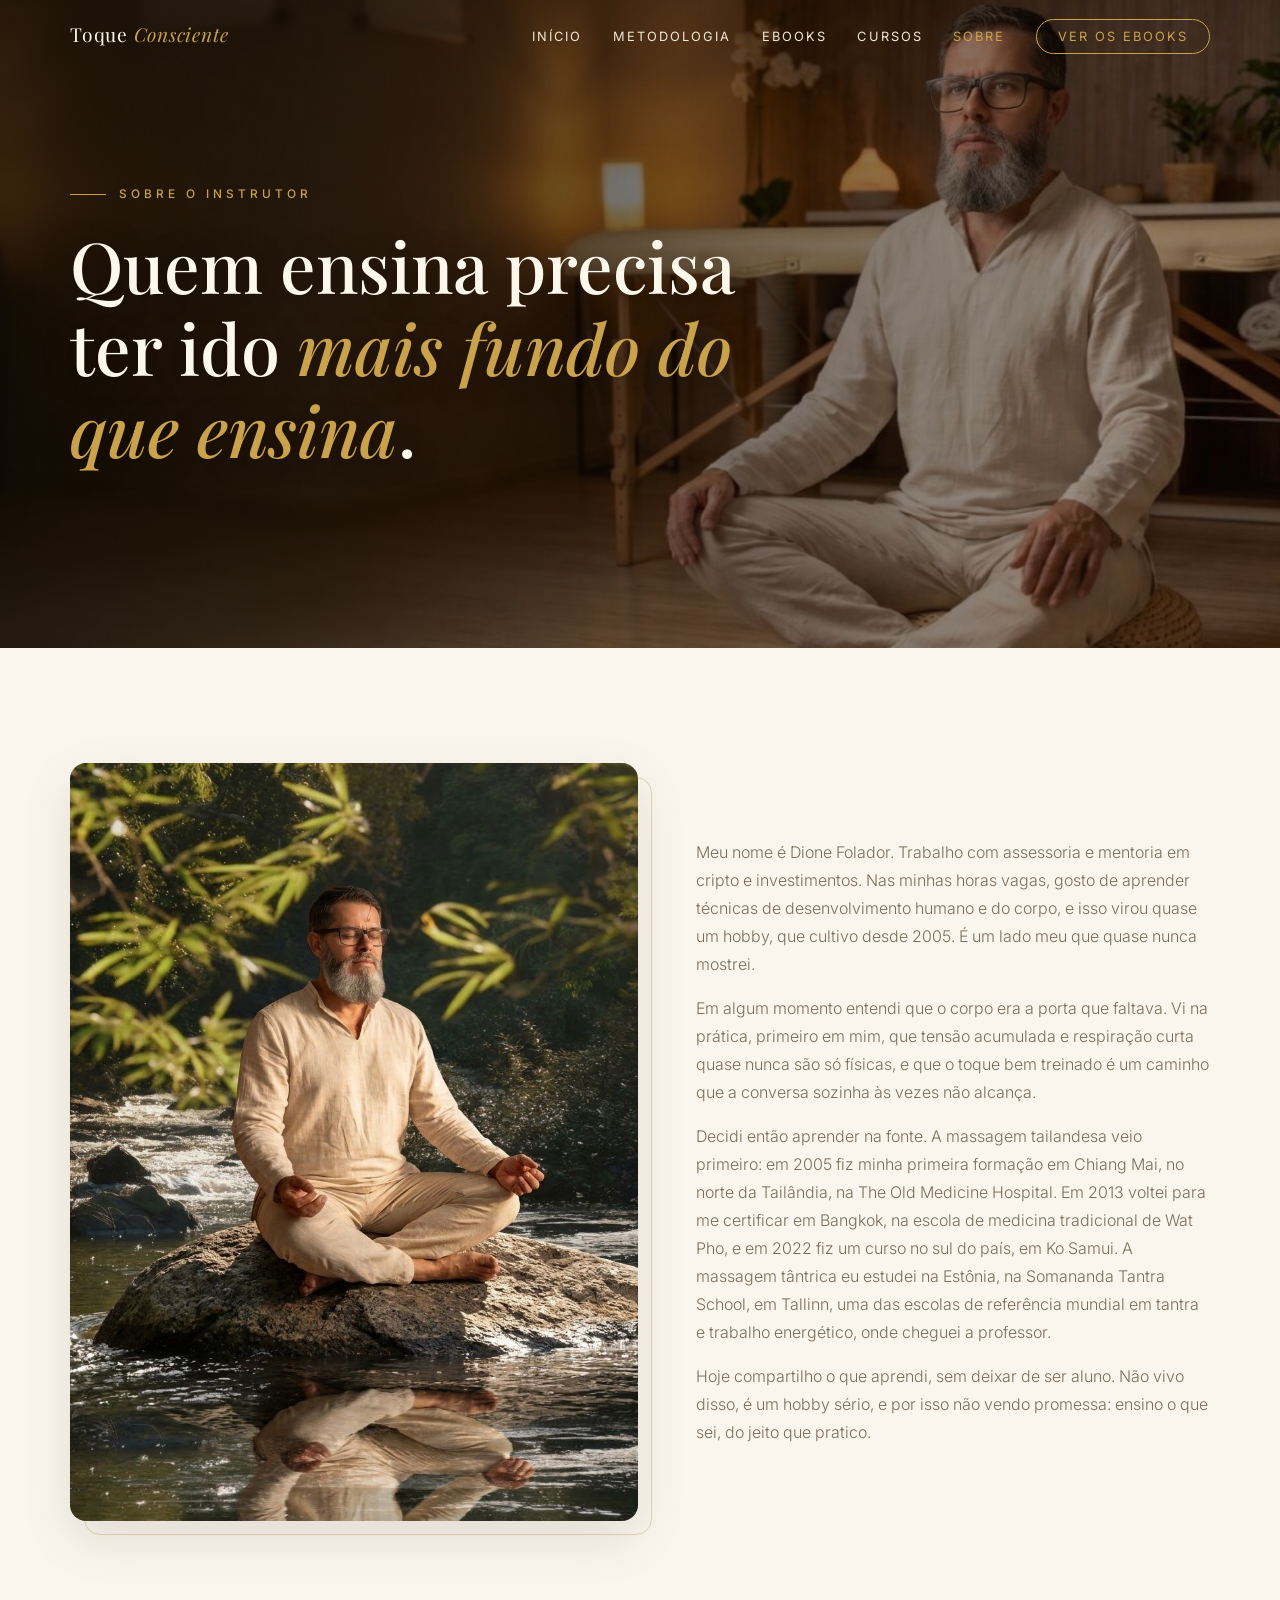
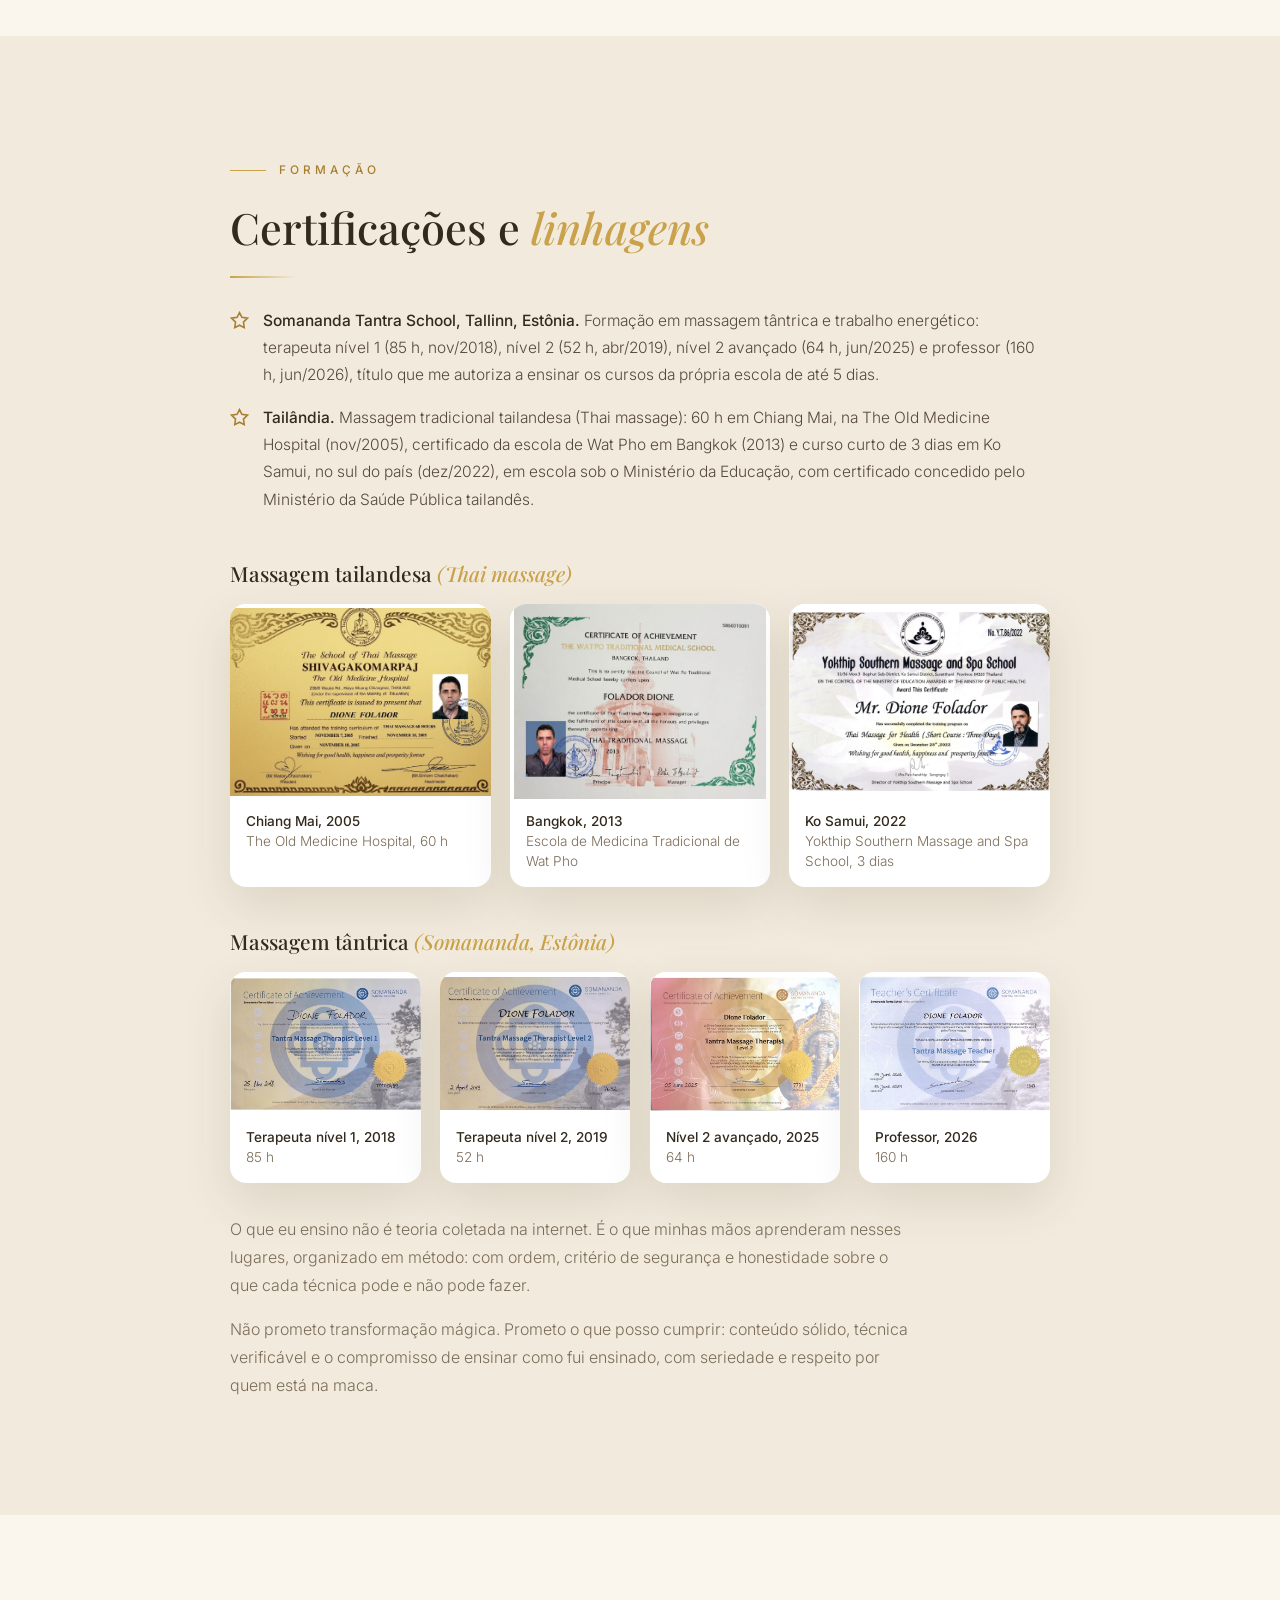
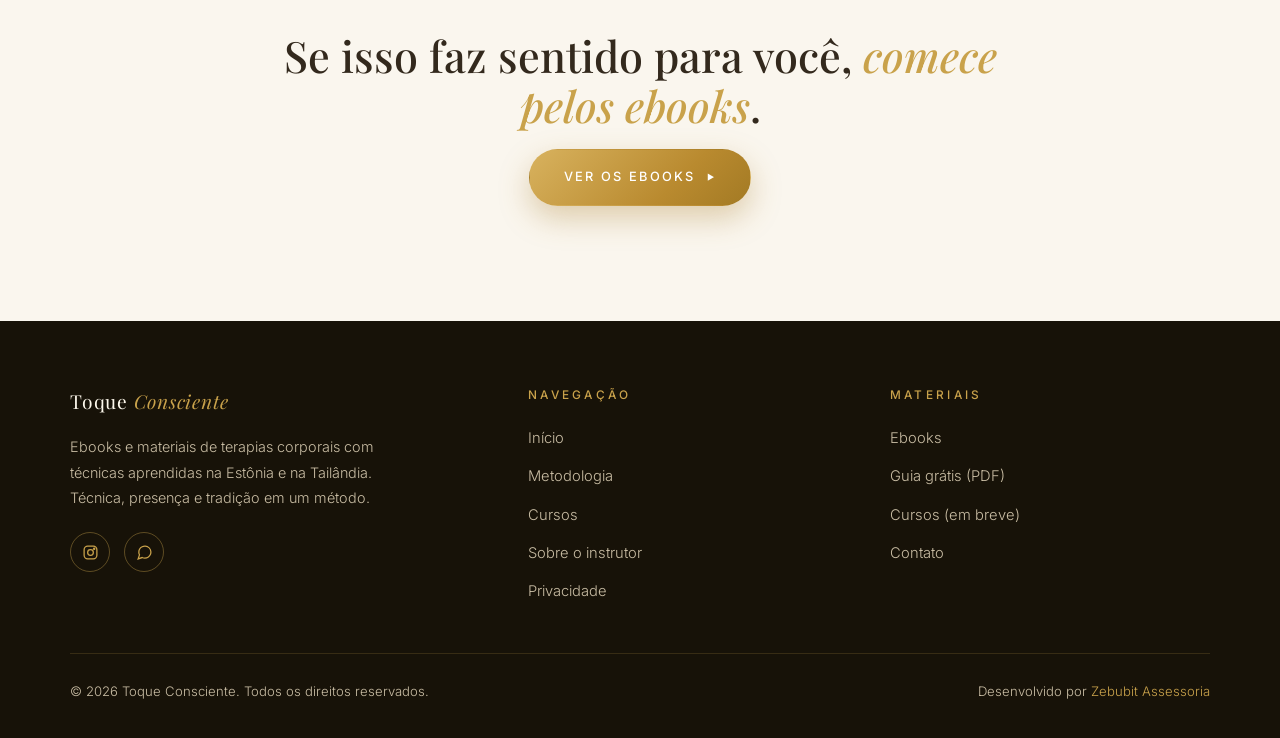
==== sobre.html @ 994fe3fe "Site Toque Consciente: ebooks, guia grátis e cursos em breve Co-Authored-By: Claude Fable 5.2 <norep" ====
<!DOCTYPE html>
<html lang="pt-BR">
<head>
  <meta charset="UTF-8">
  <meta name="viewport" content="width=device-width, initial-scale=1.0">
  <title>Sobre o Instrutor | Toque Consciente</title>
  <meta name="description" content="A jornada de especialização internacional por trás do Toque Consciente: Estônia e Tailândia.">
  <link rel="canonical" href="https://toqueconsciente.com.br/sobre">
  <meta property="og:type" content="website">
  <meta property="og:site_name" content="Toque Consciente">
  <meta property="og:title" content="Sobre o Instrutor | Toque Consciente">
  <meta property="og:description" content="A jornada de especialização internacional por trás do Toque Consciente: Estônia e Tailândia.">
  <meta property="og:url" content="https://toqueconsciente.com.br/sobre">
  <meta property="og:image" content="https://toqueconsciente.com.br/img/og.jpg">
  <meta name="twitter:card" content="summary_large_image">
  <link rel="icon" href="favicon.svg" type="image/svg+xml">
  <meta name="theme-color" content="#171208">
  <link rel="stylesheet" href="css/style.css">
</head>
<body>

<header class="nav">
  <div class="container nav-inner">
    <a href="./" class="brand">Toque <span>Consciente</span></a>
    <button class="hamburger" aria-label="Abrir menu"><span></span><span></span><span></span></button>
    <ul class="nav-links">
      <li><a href="./">Início</a></li>
      <li><a href="metodologia">Metodologia</a></li>
      <li><a href="ebooks">Ebooks</a></li>
      <li><a href="cursos">Cursos</a></li>
      <li><a href="sobre" class="active">Sobre</a></li>
      <li><a href="ebooks" class="nav-cta">Ver os ebooks</a></li>
    </ul>
  </div>
</header>

<section class="hero page-hero">
  <div class="hero-bg" style="background-image:url('img/tailandia/dione-estudio-sentado.jpg'); background-position:68% 0%"></div>
  <div class="container">
    <div class="hero-content">
      <span class="eyebrow reveal">Sobre o instrutor</span>
      <h1 class="reveal d1">Quem ensina precisa ter ido <em>mais fundo do que ensina</em>.</h1>
    </div>
  </div>
</section>

<section>
  <div class="container split">
    <div class="photo-frame reveal"><img class="photo portrait" src="img/tailandia/dione-rio-meditacao.jpg" alt="Dione Folador meditando sobre uma pedra no rio" loading="lazy"></div>
    <div class="reveal d1">
      <p style="color: var(--muted);">Meu nome é Dione Folador. Trabalho com assessoria e mentoria em cripto e investimentos. Nas minhas horas vagas, gosto de aprender técnicas de desenvolvimento humano e do corpo, e isso virou quase um hobby, que cultivo desde 2005. É um lado meu que quase nunca mostrei.</p>
      <p style="color: var(--muted); margin-top: 1rem;">Em algum momento entendi que o corpo era a porta que faltava. Vi na prática, primeiro em mim, que tensão acumulada e respiração curta quase nunca são só físicas, e que o toque bem treinado é um caminho que a conversa sozinha às vezes não alcança.</p>
      <p style="color: var(--muted); margin-top: 1rem;">Decidi então aprender na fonte. A massagem tailandesa veio primeiro: em 2005 fiz minha primeira formação em Chiang Mai, no norte da Tailândia, na The Old Medicine Hospital. Em 2013 voltei para me certificar em Bangkok, na escola de medicina tradicional de Wat Pho, e em 2022 fiz um curso no sul do país, em Ko Samui. A massagem tântrica eu estudei na Estônia, na Somananda Tantra School, em Tallinn, uma das escolas de referência mundial em tantra e trabalho energético, onde cheguei a professor.</p>
      <p style="color: var(--muted); margin-top: 1rem;">Hoje compartilho o que aprendi, sem deixar de ser aluno. Não vivo disso, é um hobby sério, e por isso não vendo promessa: ensino o que sei, do jeito que pratico.</p>
    </div>
  </div>
</section>

<section style="background: var(--surface);">
  <div class="container" style="max-width: 820px;">
    <div class="reveal">
      <span class="eyebrow">Formação</span>
      <h2>Certificações e <em>linhagens</em></h2>
      <hr class="gold-rule">
      <ul class="cred-list">
        <li><svg viewBox="0 0 24 24" fill="none" stroke-width="2"><path d="M12 2l3 6 7 1-5 5 1 7-6-3-6 3 1-7-5-5 7-1z"/></svg><span><strong>Somananda Tantra School, Tallinn, Estônia.</strong> Formação em massagem tântrica e trabalho energético: terapeuta nível 1 (85 h, nov/2018), nível 2 (52 h, abr/2019), nível 2 avançado (64 h, jun/2025) e professor (160 h, jun/2026), título que me autoriza a ensinar os cursos da própria escola de até 5 dias.</span></li>
        <li><svg viewBox="0 0 24 24" fill="none" stroke-width="2"><path d="M12 2l3 6 7 1-5 5 1 7-6-3-6 3 1-7-5-5 7-1z"/></svg><span><strong>Tailândia.</strong> Massagem tradicional tailandesa (Thai massage): 60 h em Chiang Mai, na The Old Medicine Hospital (nov/2005), certificado da escola de Wat Pho em Bangkok (2013) e curso curto de 3 dias em Ko Samui, no sul do país (dez/2022), em escola sob o Ministério da Educação, com certificado concedido pelo Ministério da Saúde Pública tailandês.</span></li>
      </ul>
      <h3 style="margin-top:3rem;">Massagem tailandesa <em>(Thai massage)</em></h3>
      <div class="cert-grid">
        <a class="cert reveal" href="img/certificados/tailandia-2005-chiang-mai.jpg" target="_blank" rel="noopener"><img src="img/certificados/tailandia-2005-chiang-mai.jpg" alt="Certificado: Chiang Mai, 2005, The Old Medicine Hospital, 60 h" loading="lazy"><span><strong>Chiang Mai, 2005</strong>The Old Medicine Hospital, 60 h</span></a>
        <a class="cert reveal d1" href="img/certificados/tailandia-2013-bangkok-wat-pho.jpg" target="_blank" rel="noopener"><img src="img/certificados/tailandia-2013-bangkok-wat-pho.jpg" alt="Certificado: Bangkok, 2013, Escola de Medicina Tradicional de Wat Pho" loading="lazy"><span><strong>Bangkok, 2013</strong>Escola de Medicina Tradicional de Wat Pho</span></a>
        <a class="cert reveal d2" href="img/certificados/tailandia-2022-ko-samui.jpg" target="_blank" rel="noopener"><img src="img/certificados/tailandia-2022-ko-samui.jpg" alt="Certificado: Ko Samui, 2022, Yokthip Southern Massage and Spa School, 3 dias" loading="lazy"><span><strong>Ko Samui, 2022</strong>Yokthip Southern Massage and Spa School, 3 dias</span></a>
      </div>
      <h3 style="margin-top:2.6rem;">Massagem tântrica <em>(Somananda, Estônia)</em></h3>
      <div class="cert-grid">
        <a class="cert reveal" href="img/certificados/somananda-2018-nivel-1.jpg" target="_blank" rel="noopener"><img src="img/certificados/somananda-2018-nivel-1.jpg" alt="Certificado: Terapeuta nível 1, 2018, 85 h" loading="lazy"><span><strong>Terapeuta nível 1, 2018</strong>85 h</span></a>
        <a class="cert reveal d1" href="img/certificados/somananda-2019-nivel-2.jpg" target="_blank" rel="noopener"><img src="img/certificados/somananda-2019-nivel-2.jpg" alt="Certificado: Terapeuta nível 2, 2019, 52 h" loading="lazy"><span><strong>Terapeuta nível 2, 2019</strong>52 h</span></a>
        <a class="cert reveal d2" href="img/certificados/somananda-2025-nivel-2-avancado.jpg" target="_blank" rel="noopener"><img src="img/certificados/somananda-2025-nivel-2-avancado.jpg" alt="Certificado: Nível 2 avançado, 2025, 64 h" loading="lazy"><span><strong>Nível 2 avançado, 2025</strong>64 h</span></a>
        <a class="cert reveal" href="img/certificados/somananda-2026-professor.jpg" target="_blank" rel="noopener"><img src="img/certificados/somananda-2026-professor.jpg" alt="Certificado: Professor, 2026, 160 h" loading="lazy"><span><strong>Professor, 2026</strong>160 h</span></a>
      </div>
      <p style="color: var(--muted); margin-top: 2rem;">O que eu ensino não é teoria coletada na internet. É o que minhas mãos aprenderam nesses lugares, organizado em método: com ordem, critério de segurança e honestidade sobre o que cada técnica pode e não pode fazer.</p>
      <p style="color: var(--muted); margin-top: 1rem;">Não prometo transformação mágica. Prometo o que posso cumprir: conteúdo sólido, técnica verificável e o compromisso de ensinar como fui ensinado, com seriedade e respeito por quem está na maca.</p>
    </div>
  </div>
</section>

<section class="final-cta">
  <div class="container reveal">
    <h2>Se isso faz sentido para você, <em>comece pelos ebooks</em>.</h2>
    <div class="cta-row">
      <a href="ebooks" class="btn btn-gold">Ver os ebooks</a>
    </div>
  </div>
</section>

<footer>
  <div class="container">
    <div class="foot-grid">
      <div>
        <a href="./" class="brand">Toque <span>Consciente</span></a>
        <p class="foot-about">Ebooks e materiais de terapias corporais com técnicas aprendidas na Estônia e na Tailândia. Técnica, presença e tradição em um método.</p>
        <div class="foot-social">
          <a href="https://www.instagram.com/dionefol" target="_blank" rel="noopener" aria-label="Instagram"><svg viewBox="0 0 24 24" fill="none" stroke-width="1.8"><rect x="3" y="3" width="18" height="18" rx="5"/><circle cx="12" cy="12" r="4"/><circle cx="17.2" cy="6.8" r=".8" fill="currentColor"/></svg></a>
          <a href="https://wa.me/5534993421500?text=Ol%C3%A1!%20Vim%20pelo%20site%20Toque%20Consciente." target="_blank" rel="noopener" aria-label="WhatsApp"><svg viewBox="0 0 24 24" fill="none" stroke-width="1.8"><path d="M21 11.5a8.38 8.38 0 0 1-.9 3.8 8.5 8.5 0 0 1-7.6 4.7 8.38 8.38 0 0 1-3.8-.9L3 21l1.9-5.7a8.38 8.38 0 0 1-.9-3.8 8.5 8.5 0 0 1 4.7-7.6 8.38 8.38 0 0 1 3.8-.9h.5a8.48 8.48 0 0 1 8 8v.5z"/></svg></a>
        </div>
      </div>
      <div class="foot-col">
        <h4>Navegação</h4>
        <ul>
          <li><a href="./">Início</a></li>
          <li><a href="metodologia">Metodologia</a></li>
          <li><a href="cursos">Cursos</a></li>
          <li><a href="sobre">Sobre o instrutor</a></li>
          <li><a href="privacidade">Privacidade</a></li>
        </ul>
      </div>
      <div class="foot-col">
        <h4>Materiais</h4>
        <ul>
          <li><a href="ebooks">Ebooks</a></li>
          <li><a href="downloads/guia-7-centros-energeticos.pdf" download>Guia grátis (PDF)</a></li>
          <li><a href="cursos">Cursos (em breve)</a></li>
          <li><a href="https://wa.me/5534993421500?text=Ol%C3%A1!%20Vim%20pelo%20site%20Toque%20Consciente." target="_blank" rel="noopener">Contato</a></li>
        </ul>
      </div>
    </div>
    <div class="foot-note">
      <span>© 2026 Toque Consciente. Todos os direitos reservados.</span>
      <span>Desenvolvido por <a href="https://zebubit.com.br" target="_blank" rel="noopener">Zebubit Assessoria</a></span>
    </div>
  </div>
</footer>

<script src="js/main.js"></script>
</body>
</html>
---- css/style.css ----
/* ============================================
   TOQUE CONSCIENTE . Ivory & Gold (ref: Embodied Awakening Academy)
   Playfair Display (títulos) + Inter (corpo)
   ============================================ */
@import url('https://fonts.googleapis.com/css2?family=Inter:wght@300;400;500;600&family=Playfair+Display:ital,wght@0,400;0,500;0,600;1,400;1,500&display=swap');

:root {
  --bg: #faf6ee;            /* marfim */
  --surface: #f2ebdd;       /* creme (seções alternadas) */
  --card: #ffffff;
  --ink: #33291d;           /* texto forte */
  --cream: #33291d;         /* compat: "texto forte" nas páginas */
  --text: #57493a;
  --muted: #7c6d5a;
  --gold: #a97e2f;          /* dourado profundo (texto pequeno) */
  --gold-hi: #c9a24b;       /* dourado claro (títulos grandes, detalhes) */
  --gold-bright: #a97e2f;   /* compat */
  --line: rgba(169, 126, 47, .3);
  --dark: #171208;          /* faixas escuras */
  --dark-2: #221a0e;
  --on-dark: #f3ead7;
  --on-dark-muted: #c9bda4;
  --whatsapp: #1faa55;
  --radius: 16px;
  --shadow: 0 18px 50px rgba(60, 44, 16, .12);
  --ease: cubic-bezier(.22, .7, .3, 1);
}

* { margin: 0; padding: 0; box-sizing: border-box; }
/* scroll suave é ativado via JS após o load, para âncoras abrirem instantâneas */
html, body { overflow-x: hidden; }
body {
  background: var(--bg);
  color: var(--text);
  font-family: 'Inter', system-ui, sans-serif;
  font-weight: 300;
  font-size: 16px;
  line-height: 1.75;
  -webkit-font-smoothing: antialiased;
}
img { max-width: 100%; display: block; }
a { color: var(--gold); text-decoration: none; }
h1, h2, h3, .serif { font-family: 'Playfair Display', Georgia, serif; font-weight: 500; color: var(--ink); line-height: 1.16; }
h1 { font-size: clamp(2.4rem, 6vw, 4.4rem); }
h2 { font-size: clamp(1.8rem, 4vw, 2.7rem); }
h3 { font-size: 1.3rem; }
em, .gold-italic { font-style: italic; color: var(--gold-hi); }
p { max-width: 68ch; }
::selection { background: var(--gold-hi); color: #fff; }

.container { width: min(1140px, 92%); margin: 0 auto; }
section { padding: clamp(4.5rem, 9vw, 7.5rem) 0; position: relative; }

/* ---------- faixa de aviso ---------- */
.announce {
  background: var(--dark); color: var(--on-dark);
  text-align: center; font-size: .78rem; letter-spacing: .22em; text-transform: uppercase;
  padding: .65rem 1rem; position: relative; z-index: 120;
}
.announce strong { color: var(--gold-hi); font-weight: 500; }

/* ---------- eyebrow / ornamentos ---------- */
.eyebrow {
  display: inline-flex; align-items: center; gap: .8rem;
  font-size: .74rem; letter-spacing: .34em; text-transform: uppercase;
  color: var(--gold); font-weight: 500; margin-bottom: 1.3rem;
}
.eyebrow::before { content: ""; width: 36px; height: 1px; background: var(--gold-hi); }
.center .eyebrow::after { content: ""; width: 36px; height: 1px; background: var(--gold-hi); }
.gold-rule { width: 68px; height: 2px; background: linear-gradient(90deg, var(--gold-hi), transparent); border: 0; margin: 1.5rem 0; }
.section-head { margin-bottom: 3rem; }
.section-head.center { text-align: center; }
.section-head.center .eyebrow { justify-content: center; }
.section-head p.lead { color: var(--muted); margin-top: 1rem; font-size: 1.05rem; }
.section-head.center p.lead { margin-left: auto; margin-right: auto; }

/* ---------- nav ---------- */
.nav {
  position: fixed; inset: 0 0 auto 0; z-index: 100;
  transition: background .35s var(--ease), box-shadow .35s var(--ease), padding .35s var(--ease);
  padding: 1.15rem 0;
}
.nav-inner { display: flex; align-items: center; justify-content: space-between; }
.brand { font-family: 'Playfair Display', serif; font-size: 1.2rem; color: #fdf8ec; letter-spacing: .04em; transition: color .3s; }
.brand span { color: var(--gold-hi); font-style: italic; }
.nav-links { display: flex; gap: 1.9rem; list-style: none; align-items: center; }
.nav-links a { color: #f0e8d5; font-size: .8rem; letter-spacing: .16em; text-transform: uppercase; font-weight: 400; transition: color .25s; }
.nav-links a:hover, .nav-links a.active { color: var(--gold-hi); }
.nav-cta {
  border: 1px solid var(--gold-hi); color: var(--gold-hi) !important;
  padding: .55rem 1.3rem; border-radius: 999px; transition: background .25s, color .25s;
}
.nav-cta:hover { background: var(--gold-hi); color: #fff !important; }
.nav.scrolled { background: rgba(250, 246, 238, .95); backdrop-filter: blur(14px); box-shadow: 0 6px 24px rgba(60, 44, 16, .1); padding: .8rem 0; }
.nav.scrolled .brand { color: var(--ink); }
.nav.scrolled .nav-links a { color: var(--text); }
.nav.scrolled .nav-links a:hover, .nav.scrolled .nav-links a.active { color: var(--gold); }
.nav.scrolled .nav-cta { border-color: var(--gold); color: var(--gold) !important; }
.nav.scrolled .nav-cta:hover { background: var(--gold); color: #fff !important; }
.hamburger { display: none; background: none; border: 0; cursor: pointer; padding: .6rem; z-index: 110; }
.hamburger span { display: block; width: 24px; height: 2px; background: #fdf8ec; margin: 5px 0; transition: .3s var(--ease); }
.nav.scrolled .hamburger span { background: var(--ink); }
.nav-links.open ~ .hamburger span, .hamburger.open span { background: #fdf8ec; }

/* ---------- hero com foto ---------- */
.hero {
  min-height: 92svh; display: flex; align-items: center;
  padding-top: 7rem; position: relative; isolation: isolate; overflow: hidden;
}
.hero.page-hero { min-height: 72svh; }
.hero-bg {
  position: absolute; inset: 0; z-index: -2;
  background-image: var(--hero-img);
  background-size: cover; background-position: center 30%;
  transform: scale(1.12); will-change: transform;
}
.hero::before {
  content: ""; position: absolute; inset: 0; z-index: -1;
  background: linear-gradient(100deg, rgba(14, 10, 4, .82) 8%, rgba(14, 10, 4, .55) 52%, rgba(14, 10, 4, .28) 100%);
}
.hero .hero-content { max-width: 760px; }
.hero h1 { color: #fdf8ec; text-shadow: 0 2px 30px rgba(0, 0, 0, .35); }
.hero .eyebrow { color: var(--gold-hi); }
.hero .eyebrow::before { background: var(--gold-hi); }
.hero p.sub { color: #ecdfc6; font-size: clamp(1rem, 2vw, 1.16rem); margin: 1.6rem 0 2.4rem; text-shadow: 0 1px 14px rgba(0, 0, 0, .4); }
.hero-badges { display: flex; flex-wrap: wrap; gap: .6rem 1.5rem; margin-top: 2.6rem; color: #d9cbaa; font-size: .76rem; letter-spacing: .16em; text-transform: uppercase; }
.hero-badges span { display: inline-flex; align-items: center; gap: .5rem; }
.hero-badges svg { width: 14px; height: 14px; stroke: var(--gold-hi); }

/* ---------- botões ---------- */
.btn {
  display: inline-flex; align-items: center; justify-content: center; gap: .7rem;
  padding: 1rem 2.1rem; border-radius: 999px; font-weight: 500; font-size: .8rem;
  letter-spacing: .18em; text-transform: uppercase; cursor: pointer;
  transition: transform .25s var(--ease), box-shadow .25s, background .25s, color .25s;
  border: 1px solid transparent; min-height: 48px; text-align: center;
}
.btn:active { transform: scale(.97); }
.btn-gold { background: linear-gradient(135deg, #d8b25e, #b98a2f 65%, #a37a24); color: #fff; box-shadow: 0 12px 30px rgba(169, 126, 47, .35); }
.btn-gold::after { content: "▶"; font-size: .62em; translate: 0 1px; }
.btn-gold:hover { transform: translateY(-2px); box-shadow: 0 18px 40px rgba(169, 126, 47, .45); }
.btn-ghost { border-color: rgba(255, 255, 255, .55); color: #fdf8ec; }
.btn-ghost:hover { border-color: var(--gold-hi); color: var(--gold-hi); }
.on-light .btn-ghost, section:not(.band-dark) .btn-ghost { border-color: var(--line); color: var(--gold); }
.on-light .btn-ghost:hover, section:not(.band-dark) .btn-ghost:hover { background: rgba(169, 126, 47, .08); }
.hero .btn-ghost { border-color: rgba(255, 255, 255, .55) !important; color: #fdf8ec !important; }
.btn-wa { border-color: rgba(31, 170, 85, .5); color: #157a3e; background: rgba(31, 170, 85, .07); }
.btn-wa:hover { background: rgba(31, 170, 85, .16); }
.hero .btn-wa, .band-dark .btn-wa { color: #7ee2a8; border-color: rgba(126, 226, 168, .5); background: rgba(31, 170, 85, .12); }
.btn svg { width: 17px; height: 17px; flex: none; }
.cta-row { display: flex; flex-wrap: wrap; gap: 1rem; }

/* ---------- fotos ---------- */
.photo { border-radius: var(--radius); box-shadow: var(--shadow); object-fit: cover; width: 100%; }
.photo.landscape { aspect-ratio: 4/3; }
.photo.portrait { aspect-ratio: 3/4; }
.photo.wide { aspect-ratio: 16/9; }
.photo-frame { position: relative; }
.photo-frame::after {
  content: ""; position: absolute; inset: 14px -14px -14px 14px;
  border: 1px solid var(--line); border-radius: var(--radius); z-index: -1;
}

/* ---------- cards ---------- */
.grid-3 { display: grid; grid-template-columns: repeat(3, 1fr); gap: 1.6rem; }
.grid-2 { display: grid; grid-template-columns: repeat(2, 1fr); gap: 1.6rem; }
.card {
  background: var(--card);
  border: 1px solid #ece2cf; border-radius: var(--radius);
  padding: 2.2rem 2rem; transition: transform .35s var(--ease), box-shadow .35s;
  box-shadow: 0 6px 24px rgba(60, 44, 16, .06);
}
.card:hover { transform: translateY(-6px); box-shadow: var(--shadow); }
.card .num { font-family: 'Playfair Display', serif; font-style: italic; color: var(--gold); font-size: 1rem; display: block; margin-bottom: .9rem; }
.card h3 { margin-bottom: .8rem; }
.card p { color: var(--muted); font-size: .95rem; }
.card .card-link { display: inline-flex; align-items: center; gap: .45rem; margin-top: 1.4rem; font-size: .78rem; letter-spacing: .18em; text-transform: uppercase; font-weight: 500; }
.card .card-link:hover { color: var(--gold-hi); }

/* card com foto no topo */
.card.photo-card { padding: 0; overflow: hidden; }
.card.photo-card img { aspect-ratio: 16/10; object-fit: cover; width: 100%; }
.card.photo-card .pc-body { padding: 1.8rem 1.9rem 2.1rem; }

/* ---------- pilares ---------- */
.pillars { text-align: center; }
.pillar svg { width: 46px; height: 46px; stroke: var(--gold-hi); margin: 0 auto 1.2rem; }
.pillar h3 { font-size: 1.3rem; }
.pillar p { margin: .6rem auto 0; color: var(--muted); font-size: .94rem; }

/* ---------- faixa escura / stats ---------- */
.band-dark {
  background:
    radial-gradient(70% 120% at 80% 0%, rgba(201, 162, 75, .16), transparent 60%),
    linear-gradient(160deg, var(--dark-2), var(--dark));
  color: var(--on-dark);
}
.band-dark h2, .band-dark h3 { color: #fdf8ec; }
.band-dark p { color: var(--on-dark-muted); }
.band-dark .eyebrow { color: var(--gold-hi); }
.stats { display: grid; grid-template-columns: repeat(4, 1fr); gap: 2rem; text-align: center; }
.stat .n { font-family: 'Playfair Display', serif; font-size: clamp(2.4rem, 5vw, 3.6rem); color: var(--gold-hi); line-height: 1; }
.stat .l { margin-top: .6rem; font-size: .78rem; letter-spacing: .22em; text-transform: uppercase; color: var(--on-dark-muted); }

/* ---------- citação ---------- */
.quote { text-align: center; max-width: 860px; margin: 0 auto; }
.quote .q-mark { font-family: 'Playfair Display', serif; font-size: 4.5rem; color: var(--gold-hi); line-height: .5; display: block; margin-bottom: 1.4rem; }
.quote blockquote { font-family: 'Playfair Display', serif; font-style: italic; font-size: clamp(1.4rem, 3vw, 2rem); color: var(--ink); line-height: 1.45; }
.quote figcaption { margin-top: 1.6rem; font-size: .78rem; letter-spacing: .26em; text-transform: uppercase; color: var(--gold); }

/* ---------- autoridade ---------- */
.split { display: grid; grid-template-columns: 1.05fr .95fr; gap: 3.6rem; align-items: center; }
.cred-list { list-style: none; margin-top: 1.8rem; display: grid; gap: 1rem; }
.cred-list li { display: flex; gap: .9rem; align-items: flex-start; color: var(--text); font-size: .97rem; }
.cred-list svg { width: 19px; height: 19px; stroke: var(--gold); flex: none; margin-top: .25rem; }
.cred-list strong { color: var(--ink); font-weight: 500; }
.band-dark .cred-list li { color: var(--on-dark-muted); }
.band-dark .cred-list strong { color: #fdf8ec; }

/* ---------- objeções / faq ---------- */
.faq details { border-bottom: 1px solid #e5d9c2; padding: 1.3rem 0; }
.faq summary {
  cursor: pointer; list-style: none; display: flex; justify-content: space-between; align-items: center; gap: 1rem;
  font-family: 'Playfair Display', serif; font-size: 1.14rem; color: var(--ink); transition: color .25s;
}
.faq summary:hover { color: var(--gold); }
.faq summary::-webkit-details-marker { display: none; }
.faq summary::after { content: "+"; color: var(--gold-hi); font-family: Inter, sans-serif; font-size: 1.4rem; font-weight: 300; transition: transform .3s var(--ease); flex: none; }
.faq details[open] summary::after { transform: rotate(45deg); }
.faq details p { color: var(--muted); padding-top: .9rem; font-size: .96rem; }

/* ---------- página de vendas ---------- */
.value-stack { display: grid; gap: 1rem; margin-top: 2rem; }
.value-item {
  display: flex; justify-content: space-between; gap: 1.2rem; align-items: baseline;
  border: 1px solid #ece2cf; border-radius: var(--radius); padding: 1.2rem 1.5rem; background: var(--card);
  box-shadow: 0 4px 16px rgba(60, 44, 16, .05);
}
.value-item .vi-name { color: var(--ink); font-weight: 400; }
.value-item .vi-name small { display: block; color: var(--muted); font-weight: 300; font-size: .85rem; margin-top: .2rem; }
.value-item .vi-value { color: var(--gold); font-family: 'Playfair Display', serif; font-style: italic; white-space: nowrap; font-size: 1.1rem; }

.module { border-left: 2px solid #e5d9c2; padding: 0 0 2.6rem 2rem; position: relative; }
.module:last-child { padding-bottom: 0; }
.module::before {
  content: ""; position: absolute; left: -6px; top: .5rem; width: 10px; height: 10px;
  border-radius: 50%; background: var(--gold-hi); box-shadow: 0 0 0 5px rgba(201, 162, 75, .2);
}
.module .m-tag { font-size: .7rem; letter-spacing: .3em; text-transform: uppercase; color: var(--gold); font-weight: 500; }
.module h3 { margin: .5rem 0 .4rem; }
.module .m-sub { color: var(--gold-hi); font-style: italic; font-family: 'Playfair Display', serif; margin-bottom: 1rem; }
.module ul { list-style: none; display: grid; gap: .55rem; }
.module li { color: var(--muted); font-size: .95rem; display: flex; gap: .7rem; }
.module li::before { content: "·"; color: var(--gold); font-weight: 600; }

.price-grid { display: grid; grid-template-columns: repeat(2, 1fr); gap: 1.6rem; max-width: 840px; margin: 0 auto; }
.price-card { text-align: center; padding: 2.8rem 2rem; position: relative; }
.price-card.featured { border: 1px solid var(--gold-hi); background: linear-gradient(170deg, #fffdf7, #fdf6e6); box-shadow: var(--shadow); }
.price-card .tag {
  position: absolute; top: -13px; left: 50%; transform: translateX(-50%);
  background: linear-gradient(135deg, #d8b25e, #b98a2f); color: #fff; font-size: .66rem; letter-spacing: .22em; text-transform: uppercase;
  font-weight: 600; padding: .4rem 1.1rem; border-radius: 999px; white-space: nowrap;
}
.price-card .price { font-family: 'Playfair Display', serif; color: var(--ink); font-size: 2.6rem; margin: .8rem 0 .2rem; }
.price-card .price small { font-size: 1rem; color: var(--muted); }
.price-card .p-note { color: var(--muted); font-size: .88rem; margin: 0 auto 1.7rem; }

.guarantee {
  display: flex; gap: 1.6rem; align-items: center; border: 1px solid var(--line);
  border-radius: var(--radius); padding: 2.2rem; background: var(--card); max-width: 840px; margin: 0 auto;
  box-shadow: var(--shadow);
}
.guarantee svg { width: 54px; height: 54px; stroke: var(--gold); flex: none; }
.guarantee p { color: var(--muted); font-size: .96rem; }
.guarantee strong { color: var(--ink); font-weight: 500; }

/* ---------- CTA final (faixa escura) ---------- */
.final-cta { text-align: center; }
.final-cta h2 { max-width: 760px; margin: 0 auto 1.2rem; }
.final-cta p { margin: 0 auto 2.4rem; }
.final-cta .cta-row { justify-content: center; }

/* ---------- lead magnet ---------- */
.lead-box {
  border-radius: calc(var(--radius) + 8px);
  background:
    radial-gradient(80% 140% at 90% 0%, rgba(201, 162, 75, .22), transparent 55%),
    linear-gradient(155deg, var(--dark-2), var(--dark));
  color: var(--on-dark);
  padding: clamp(2.4rem, 5vw, 4rem); display: grid; grid-template-columns: 1.2fr .8fr; gap: 2.6rem; align-items: center;
  box-shadow: 0 30px 70px rgba(40, 28, 8, .3);
}
.lead-box h2 { color: #fdf8ec; }
.lead-box p { color: var(--on-dark-muted); }
.lead-form { display: grid; gap: .8rem; }
.lead-form input {
  padding: 1rem 1.3rem; border-radius: 999px; border: 1px solid rgba(201, 162, 75, .4);
  background: rgba(255, 255, 255, .07); color: #fdf8ec; font-family: Inter, sans-serif; font-size: .95rem; outline: none;
}
.lead-form input::placeholder { color: #a3947a; }
.lead-form input:focus { border-color: var(--gold-hi); box-shadow: 0 0 0 3px rgba(201, 162, 75, .2); }

/* ---------- footer rico ---------- */
footer { background: var(--dark); color: var(--on-dark-muted); padding: 4rem 0 2.2rem; }
.foot-grid { display: grid; grid-template-columns: 1.3fr 1fr 1fr; gap: 2.6rem; align-items: start; }
footer .brand { color: #fdf8ec; }
.foot-about { margin-top: 1rem; font-size: .9rem; max-width: 34ch; }
.foot-col h4 { font-size: .74rem; letter-spacing: .28em; text-transform: uppercase; color: var(--gold-hi); font-weight: 500; margin-bottom: 1.1rem; }
.foot-col ul { list-style: none; display: grid; gap: .6rem; }
.foot-col a { color: var(--on-dark-muted); font-size: .92rem; transition: color .25s; }
.foot-col a:hover { color: var(--gold-hi); }
.foot-social { display: flex; gap: .9rem; margin-top: 1.4rem; }
.foot-social a {
  width: 40px; height: 40px; border: 1px solid rgba(201, 162, 75, .4); border-radius: 50%;
  display: inline-flex; align-items: center; justify-content: center; transition: background .25s, border-color .25s;
}
.foot-social a:hover { background: rgba(201, 162, 75, .15); border-color: var(--gold-hi); }
.foot-social svg { width: 17px; height: 17px; stroke: var(--gold-hi); }
.foot-note { margin-top: 3rem; padding-top: 1.6rem; border-top: 1px solid rgba(201, 162, 75, .18); font-size: .82rem; display: flex; flex-wrap: wrap; gap: .4rem 1rem; justify-content: space-between; }
.foot-note a { color: var(--gold-hi); }

/* ---------- reveal on scroll ---------- */
.reveal { opacity: 0; transform: translateY(26px); transition: opacity .8s var(--ease), transform .8s var(--ease); }
.reveal.visible { opacity: 1; transform: none; }
.reveal.d1 { transition-delay: .08s; } .reveal.d2 { transition-delay: .16s; } .reveal.d3 { transition-delay: .24s; }
@media (prefers-reduced-motion: reduce) {
  .reveal { opacity: 1; transform: none; transition: none; }
  .hero-bg { transform: none !important; }
}

/* ---------- certificados ---------- */
.cert-grid { display: grid; grid-template-columns: repeat(auto-fit, minmax(170px, 1fr)); gap: 1.2rem; margin-top: 1.2rem; }
.cert { display: block; background: #fff; border-radius: var(--radius); box-shadow: var(--shadow); overflow: hidden; color: inherit; text-decoration: none; }
.cert img { width: 100%; aspect-ratio: 4/3; object-fit: contain; background: #fff; display: block; }
.cert span { display: block; padding: .8rem 1rem 1rem; font-size: .85rem; color: var(--muted); line-height: 1.45; }
.cert strong { display: block; color: var(--ink, inherit); font-weight: 500; }

/* ---------- responsivo ---------- */
@media (max-width: 1023px) {
  .grid-3, .grid-2, .split, .lead-box, .price-grid { grid-template-columns: 1fr; }
  .split { gap: 2.4rem; }
  .stats { grid-template-columns: repeat(2, 1fr); }
  .foot-grid { grid-template-columns: 1fr; gap: 2rem; }
  .galeria { grid-template-columns: repeat(2, 1fr); gap: .8rem; }
  .nav-links {
    position: fixed; inset: 0; background: rgba(18, 13, 5, .97); backdrop-filter: blur(18px);
    flex-direction: column; justify-content: center; gap: 2.2rem;
    opacity: 0; pointer-events: none; transition: opacity .35s var(--ease);
  }
  .nav-links.open { opacity: 1; pointer-events: auto; }
  .nav-links a, .nav.scrolled .nav-links a { font-size: 1.05rem; color: #f0e8d5; }
  .hamburger { display: block; }
  .hamburger.open span { background: #fdf8ec !important; }
  .hamburger.open span:nth-child(1) { transform: translateY(7px) rotate(45deg); }
  .hamburger.open span:nth-child(2) { opacity: 0; }
  .hamburger.open span:nth-child(3) { transform: translateY(-7px) rotate(-45deg); }
  .guarantee { flex-direction: column; text-align: center; }
  .photo-frame::after { display: none; }
}
@media (max-width: 480px) {
  .btn { width: 100%; }
  .value-item { flex-direction: column; gap: .4rem; }
  .stats { gap: 1.4rem; }
}

/* ---------- ebooks ---------- */
.announce a { color: inherit; }
.ebook-grid { display: grid; grid-template-columns: repeat(5, 1fr); gap: 1.2rem; }
.ebook-grid-1 { grid-template-columns: minmax(0, 300px); justify-content: center; }
.card.ebook-card { padding: 0; overflow: hidden; display: flex; flex-direction: column; }
.card.ebook-card img { display: block; width: 100%; height: auto; aspect-ratio: 636/900; object-fit: cover; object-position: bottom; }
.card.ebook-card .pc-body { padding: 1.3rem 1.2rem 1.5rem; display: flex; flex-direction: column; flex: 1; }
.card.ebook-card h3 { font-size: 1.15rem; }
.card.ebook-card p { font-size: .88rem; margin-bottom: 1.2rem; }
.card.ebook-card .btn { margin-top: auto; width: 100%; padding-left: .8rem; padding-right: .8rem; font-size: .7rem; }
@media (max-width: 1100px) { .ebook-grid { grid-template-columns: repeat(3, 1fr); } }
@media (max-width: 700px) { .ebook-grid { grid-template-columns: repeat(2, 1fr); gap: .9rem; } .ebook-grid-1 { grid-template-columns: minmax(0, 300px); } }
@media (max-width: 420px) { .ebook-grid { grid-template-columns: 1fr; } .card.ebook-card img { aspect-ratio: 636/560; object-position: center 62%; } }
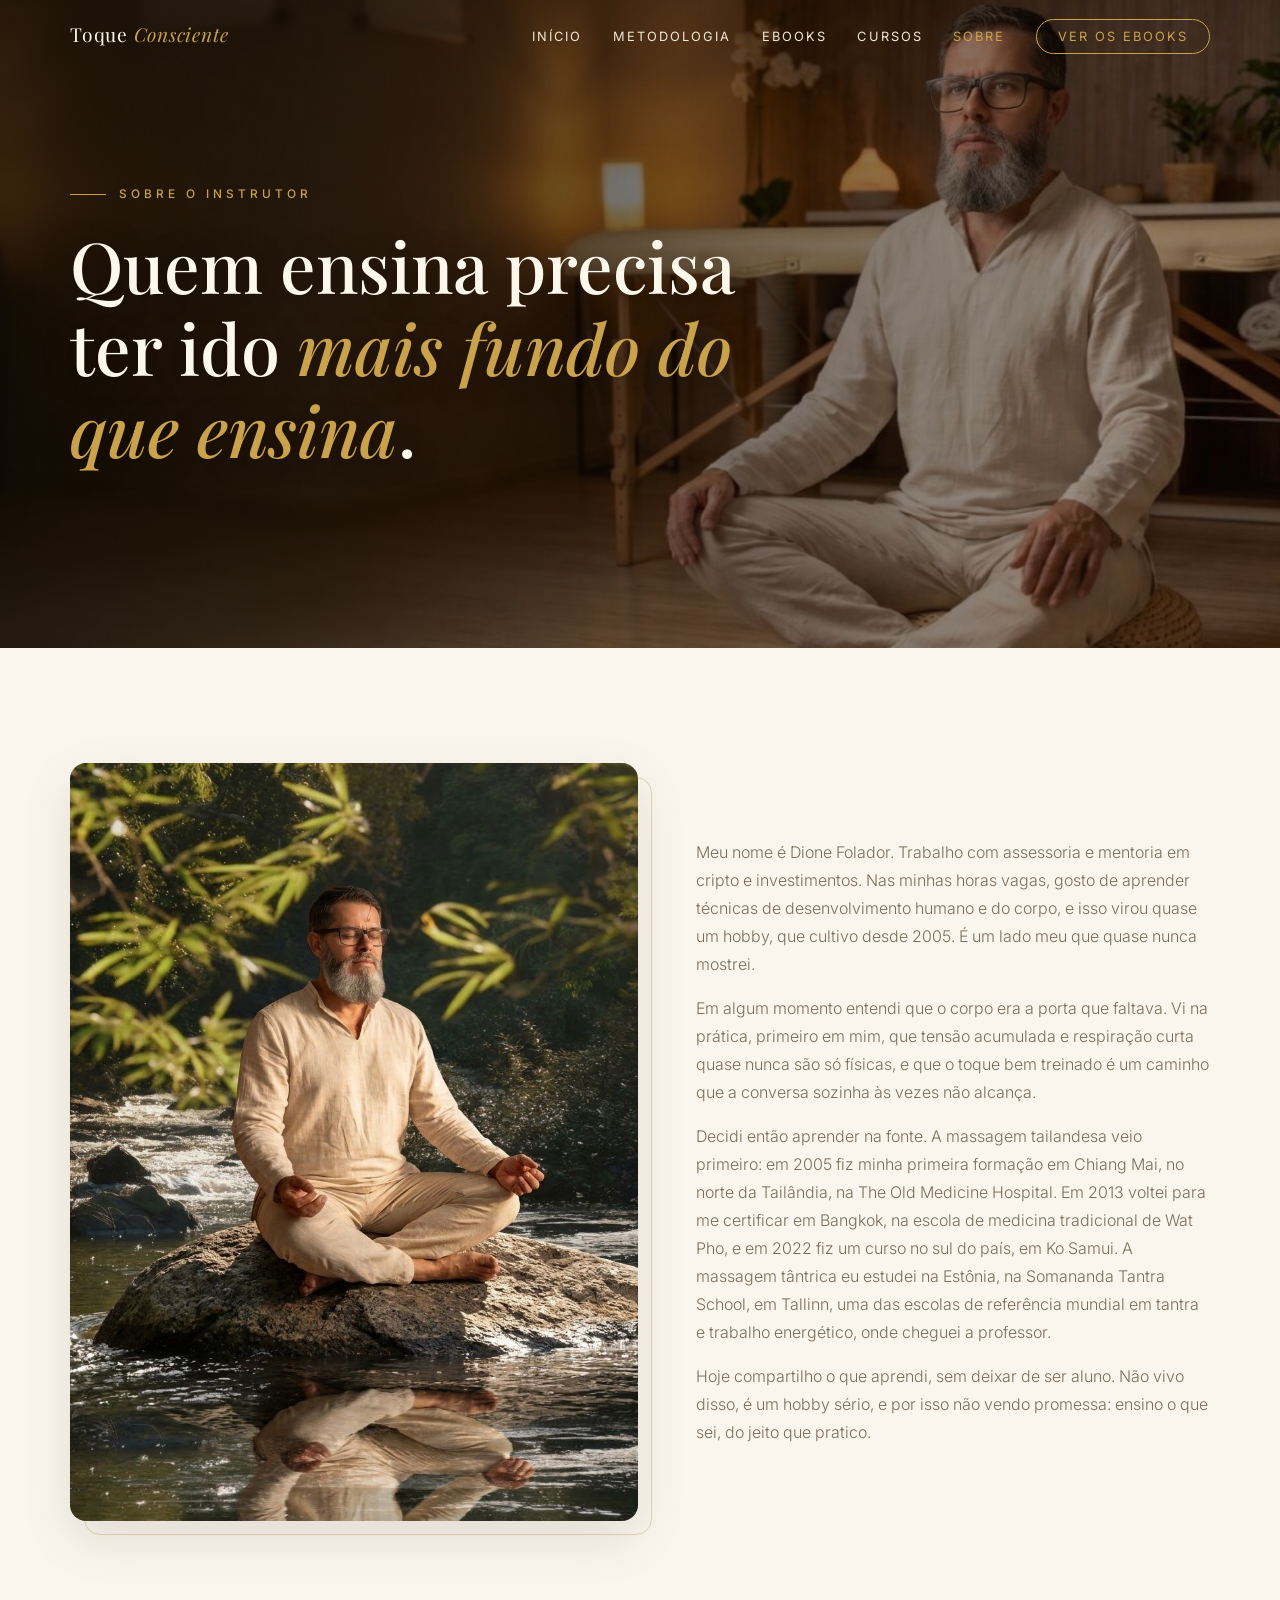
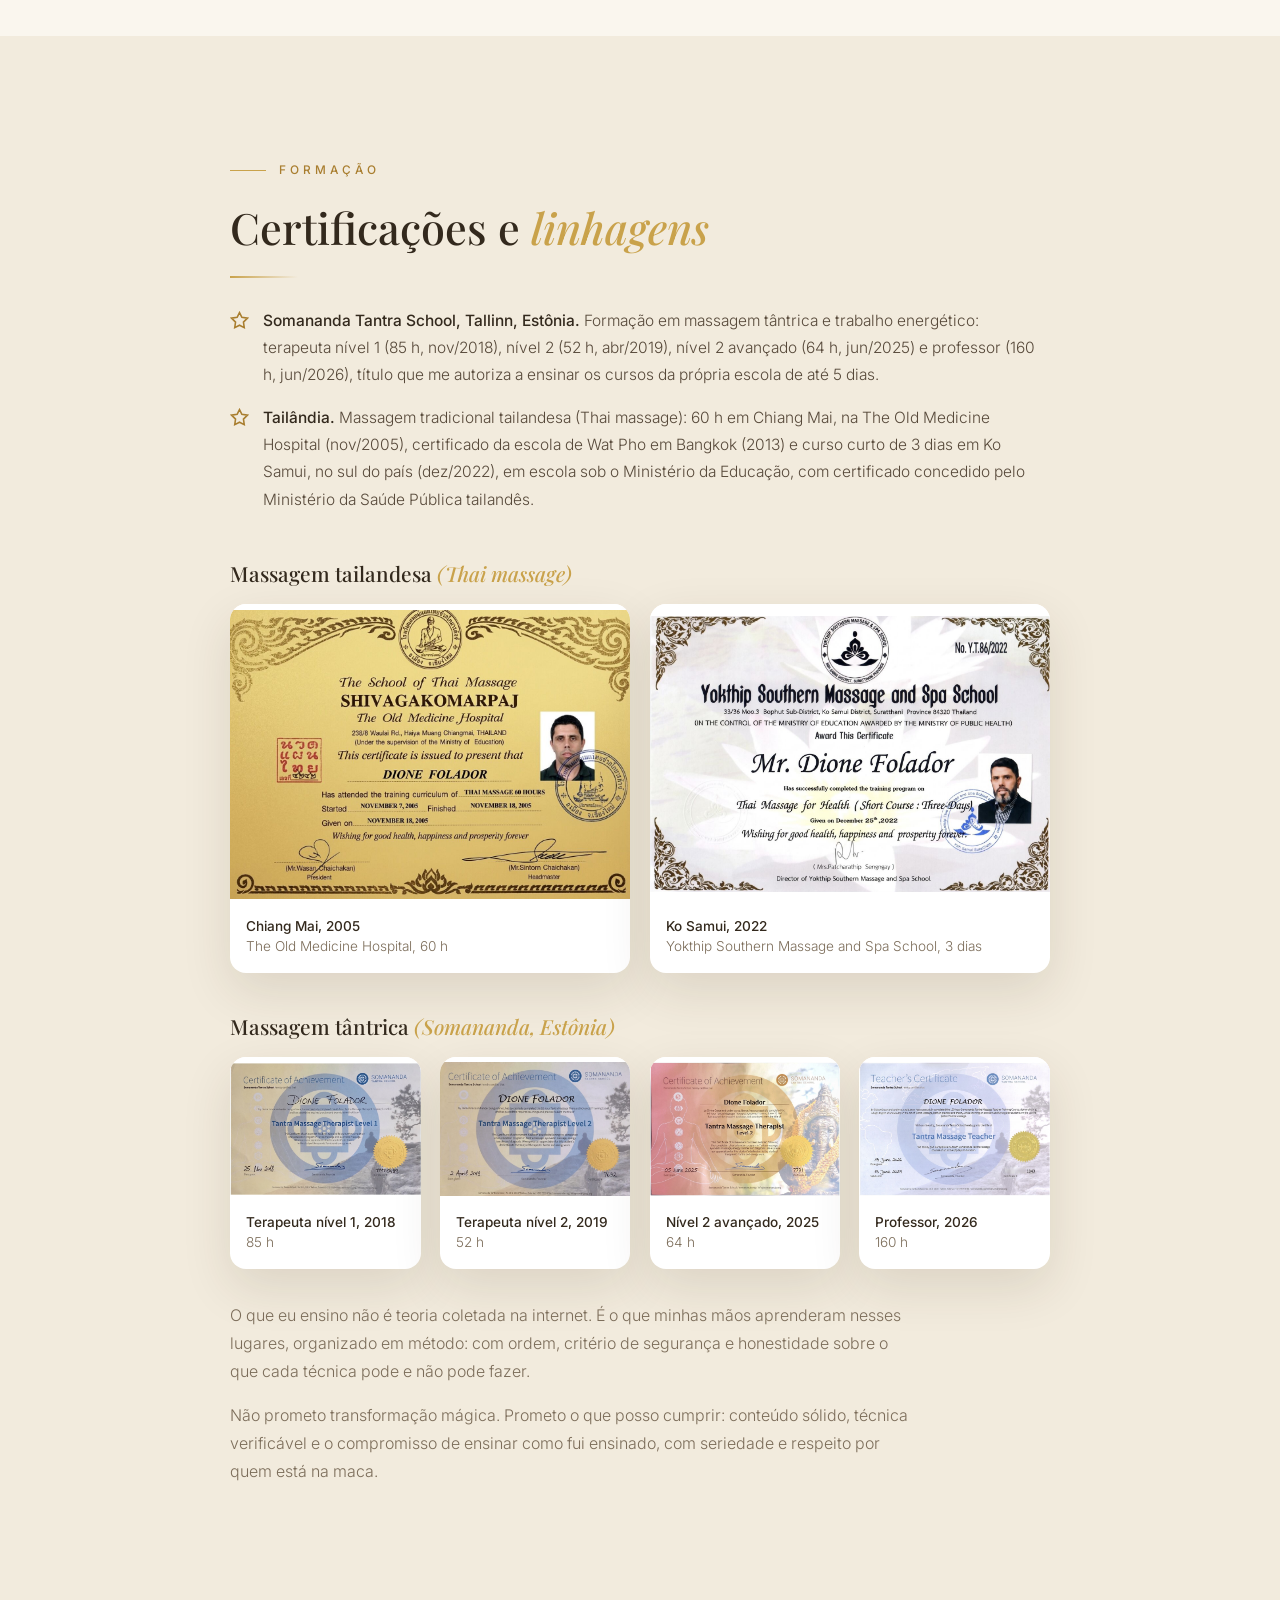
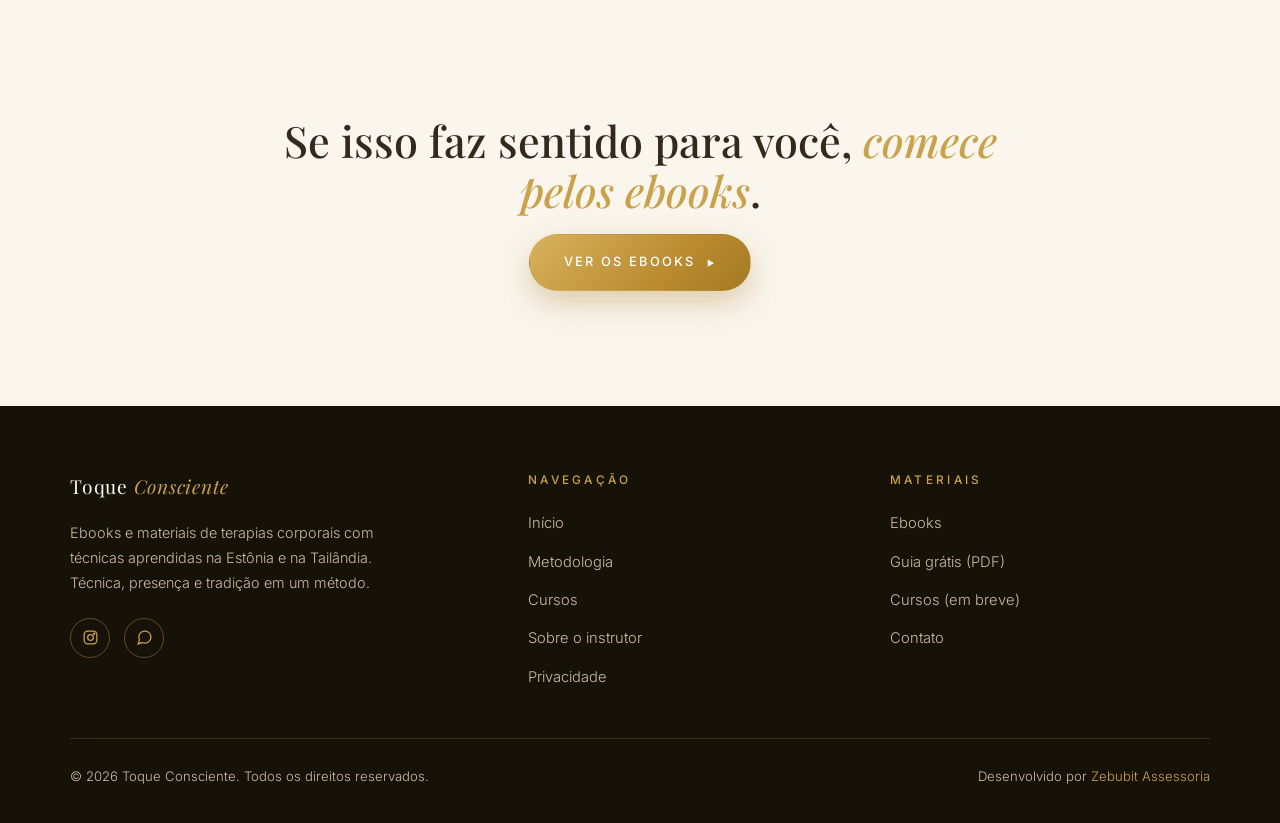
==== commit 8d6cdd5e: "Remove o certificado de Bangkok 2013 da página Sobre Co-Authored-By: Claude Fable 5.2 <noreply@anthr" ====
--- a/sobre.html
+++ b/sobre.html
@@ -69,7 +69,6 @@
       <h3 style="margin-top:3rem;">Massagem tailandesa <em>(Thai massage)</em></h3>
       <div class="cert-grid">
         <a class="cert reveal" href="img/certificados/tailandia-2005-chiang-mai.jpg" target="_blank" rel="noopener"><img src="img/certificados/tailandia-2005-chiang-mai.jpg" alt="Certificado: Chiang Mai, 2005, The Old Medicine Hospital, 60 h" loading="lazy"><span><strong>Chiang Mai, 2005</strong>The Old Medicine Hospital, 60 h</span></a>
-        <a class="cert reveal d1" href="img/certificados/tailandia-2013-bangkok-wat-pho.jpg" target="_blank" rel="noopener"><img src="img/certificados/tailandia-2013-bangkok-wat-pho.jpg" alt="Certificado: Bangkok, 2013, Escola de Medicina Tradicional de Wat Pho" loading="lazy"><span><strong>Bangkok, 2013</strong>Escola de Medicina Tradicional de Wat Pho</span></a>
         <a class="cert reveal d2" href="img/certificados/tailandia-2022-ko-samui.jpg" target="_blank" rel="noopener"><img src="img/certificados/tailandia-2022-ko-samui.jpg" alt="Certificado: Ko Samui, 2022, Yokthip Southern Massage and Spa School, 3 dias" loading="lazy"><span><strong>Ko Samui, 2022</strong>Yokthip Southern Massage and Spa School, 3 dias</span></a>
       </div>
       <h3 style="margin-top:2.6rem;">Massagem tântrica <em>(Somananda, Estônia)</em></h3>
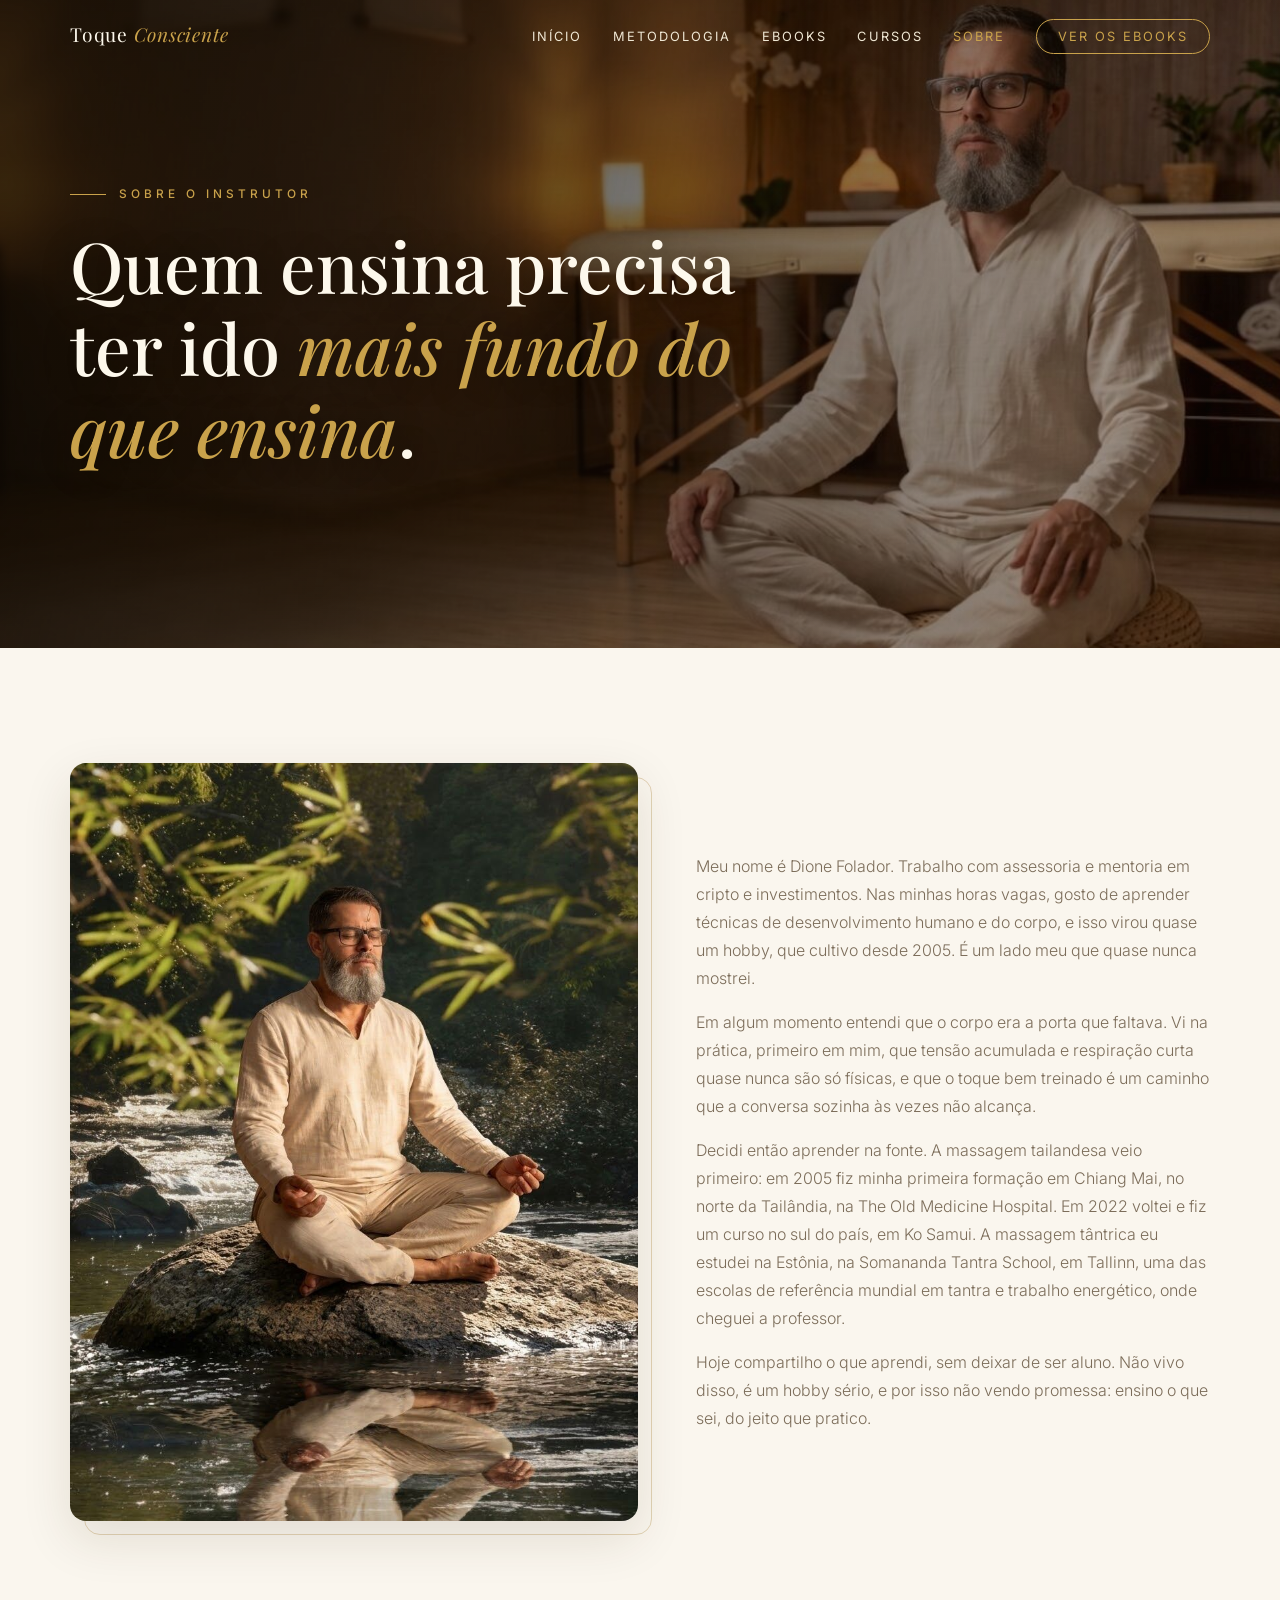
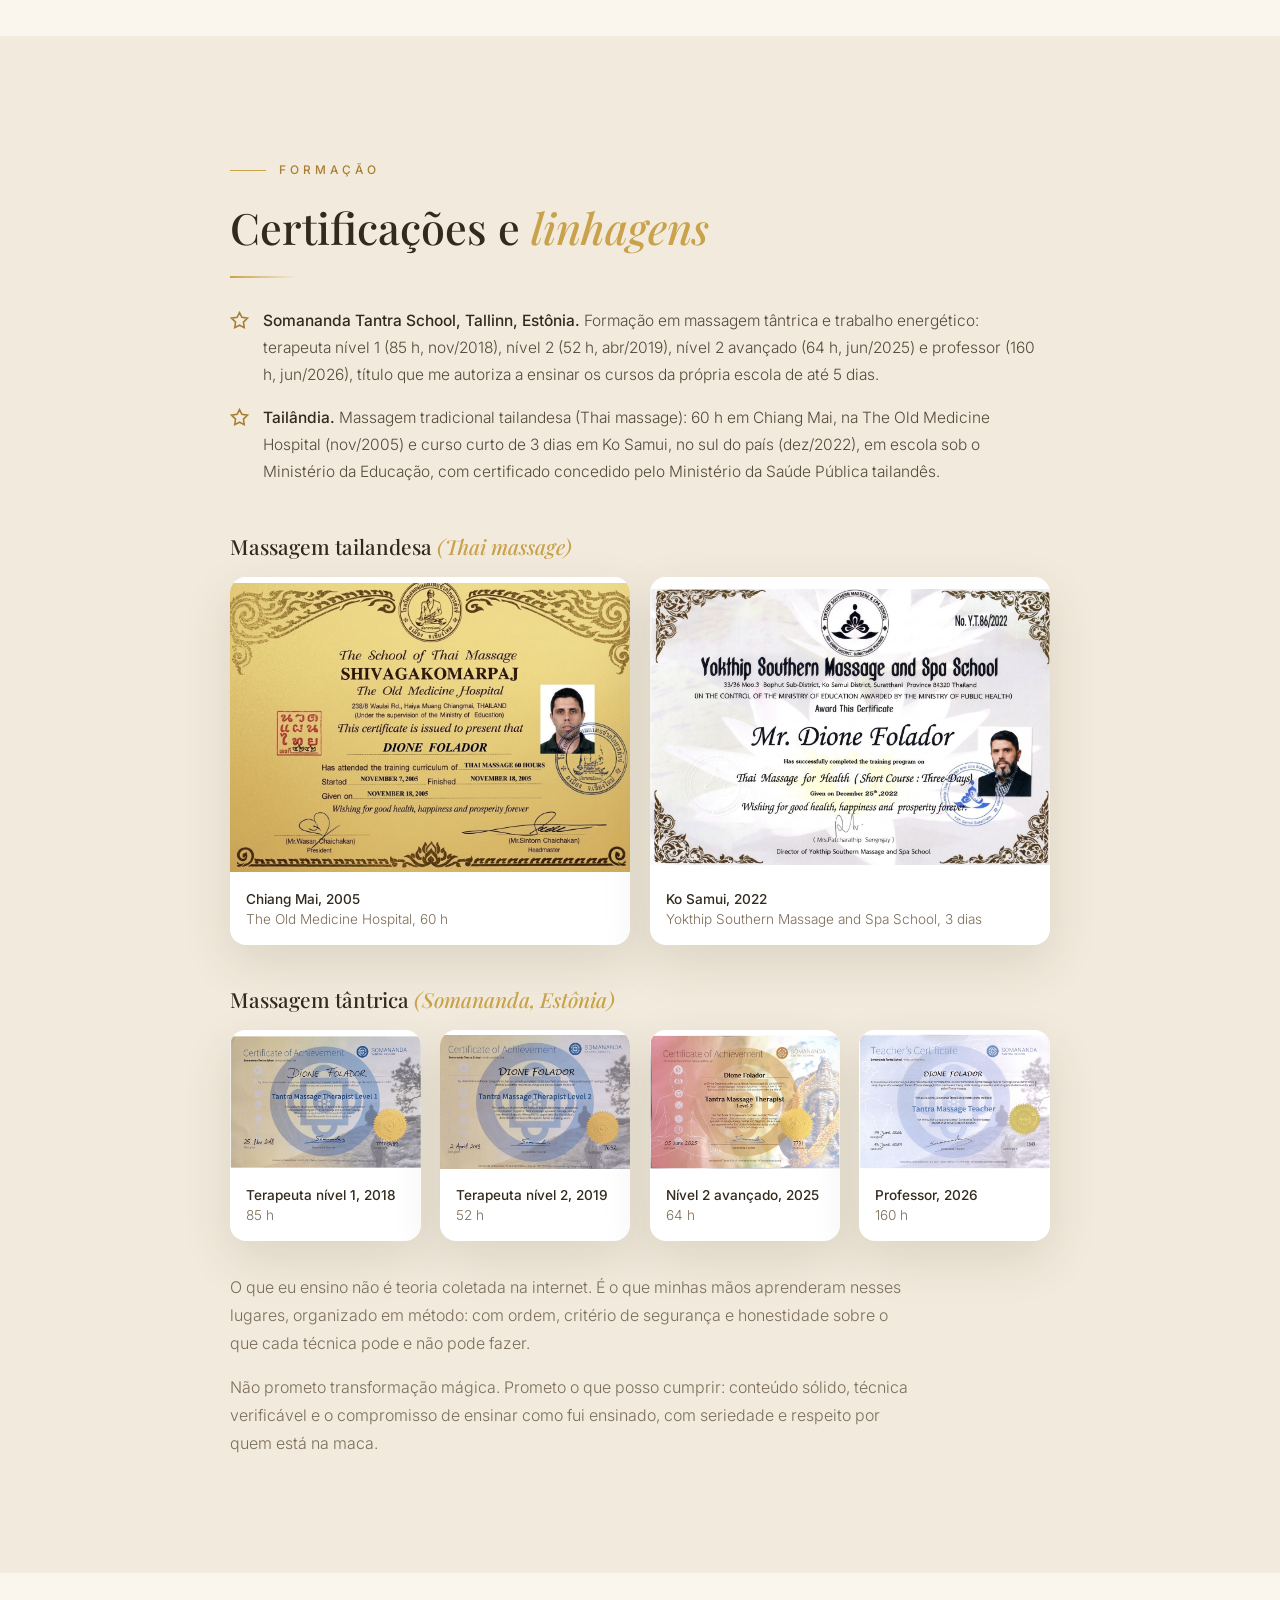
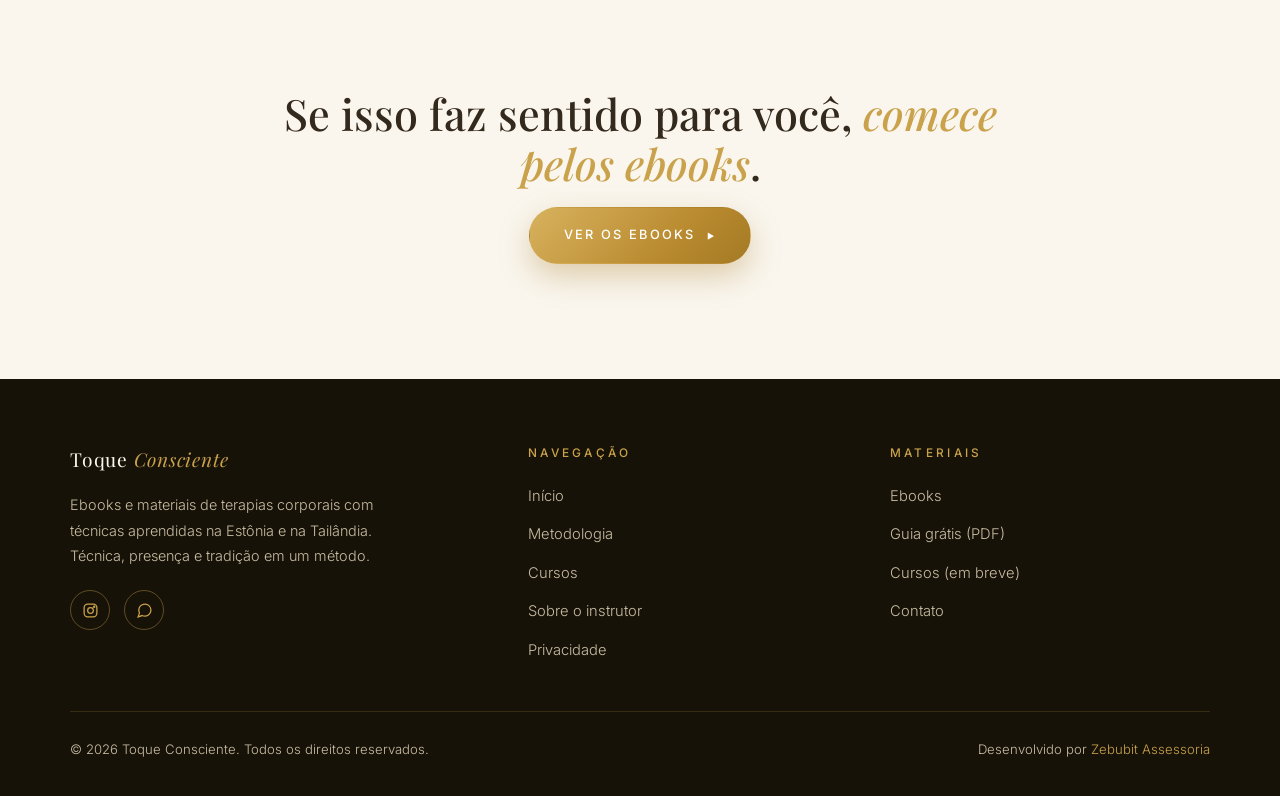
==== commit 1b8bd784: "Ajusta o texto de formação Co-Authored-By: Claude Fable 5.2 <noreply@anthropic.com>" ====
--- a/sobre.html
+++ b/sobre.html
@@ -50,7 +50,7 @@
     <div class="reveal d1">
       <p style="color: var(--muted);">Meu nome é Dione Folador. Trabalho com assessoria e mentoria em cripto e investimentos. Nas minhas horas vagas, gosto de aprender técnicas de desenvolvimento humano e do corpo, e isso virou quase um hobby, que cultivo desde 2005. É um lado meu que quase nunca mostrei.</p>
       <p style="color: var(--muted); margin-top: 1rem;">Em algum momento entendi que o corpo era a porta que faltava. Vi na prática, primeiro em mim, que tensão acumulada e respiração curta quase nunca são só físicas, e que o toque bem treinado é um caminho que a conversa sozinha às vezes não alcança.</p>
-      <p style="color: var(--muted); margin-top: 1rem;">Decidi então aprender na fonte. A massagem tailandesa veio primeiro: em 2005 fiz minha primeira formação em Chiang Mai, no norte da Tailândia, na The Old Medicine Hospital. Em 2013 voltei para me certificar em Bangkok, na escola de medicina tradicional de Wat Pho, e em 2022 fiz um curso no sul do país, em Ko Samui. A massagem tântrica eu estudei na Estônia, na Somananda Tantra School, em Tallinn, uma das escolas de referência mundial em tantra e trabalho energético, onde cheguei a professor.</p>
+      <p style="color: var(--muted); margin-top: 1rem;">Decidi então aprender na fonte. A massagem tailandesa veio primeiro: em 2005 fiz minha primeira formação em Chiang Mai, no norte da Tailândia, na The Old Medicine Hospital. Em 2022 voltei e fiz um curso no sul do país, em Ko Samui. A massagem tântrica eu estudei na Estônia, na Somananda Tantra School, em Tallinn, uma das escolas de referência mundial em tantra e trabalho energético, onde cheguei a professor.</p>
       <p style="color: var(--muted); margin-top: 1rem;">Hoje compartilho o que aprendi, sem deixar de ser aluno. Não vivo disso, é um hobby sério, e por isso não vendo promessa: ensino o que sei, do jeito que pratico.</p>
     </div>
   </div>
@@ -64,7 +64,7 @@
       <hr class="gold-rule">
       <ul class="cred-list">
         <li><svg viewBox="0 0 24 24" fill="none" stroke-width="2"><path d="M12 2l3 6 7 1-5 5 1 7-6-3-6 3 1-7-5-5 7-1z"/></svg><span><strong>Somananda Tantra School, Tallinn, Estônia.</strong> Formação em massagem tântrica e trabalho energético: terapeuta nível 1 (85 h, nov/2018), nível 2 (52 h, abr/2019), nível 2 avançado (64 h, jun/2025) e professor (160 h, jun/2026), título que me autoriza a ensinar os cursos da própria escola de até 5 dias.</span></li>
-        <li><svg viewBox="0 0 24 24" fill="none" stroke-width="2"><path d="M12 2l3 6 7 1-5 5 1 7-6-3-6 3 1-7-5-5 7-1z"/></svg><span><strong>Tailândia.</strong> Massagem tradicional tailandesa (Thai massage): 60 h em Chiang Mai, na The Old Medicine Hospital (nov/2005), certificado da escola de Wat Pho em Bangkok (2013) e curso curto de 3 dias em Ko Samui, no sul do país (dez/2022), em escola sob o Ministério da Educação, com certificado concedido pelo Ministério da Saúde Pública tailandês.</span></li>
+        <li><svg viewBox="0 0 24 24" fill="none" stroke-width="2"><path d="M12 2l3 6 7 1-5 5 1 7-6-3-6 3 1-7-5-5 7-1z"/></svg><span><strong>Tailândia.</strong> Massagem tradicional tailandesa (Thai massage): 60 h em Chiang Mai, na The Old Medicine Hospital (nov/2005) e curso curto de 3 dias em Ko Samui, no sul do país (dez/2022), em escola sob o Ministério da Educação, com certificado concedido pelo Ministério da Saúde Pública tailandês.</span></li>
       </ul>
       <h3 style="margin-top:3rem;">Massagem tailandesa <em>(Thai massage)</em></h3>
       <div class="cert-grid">
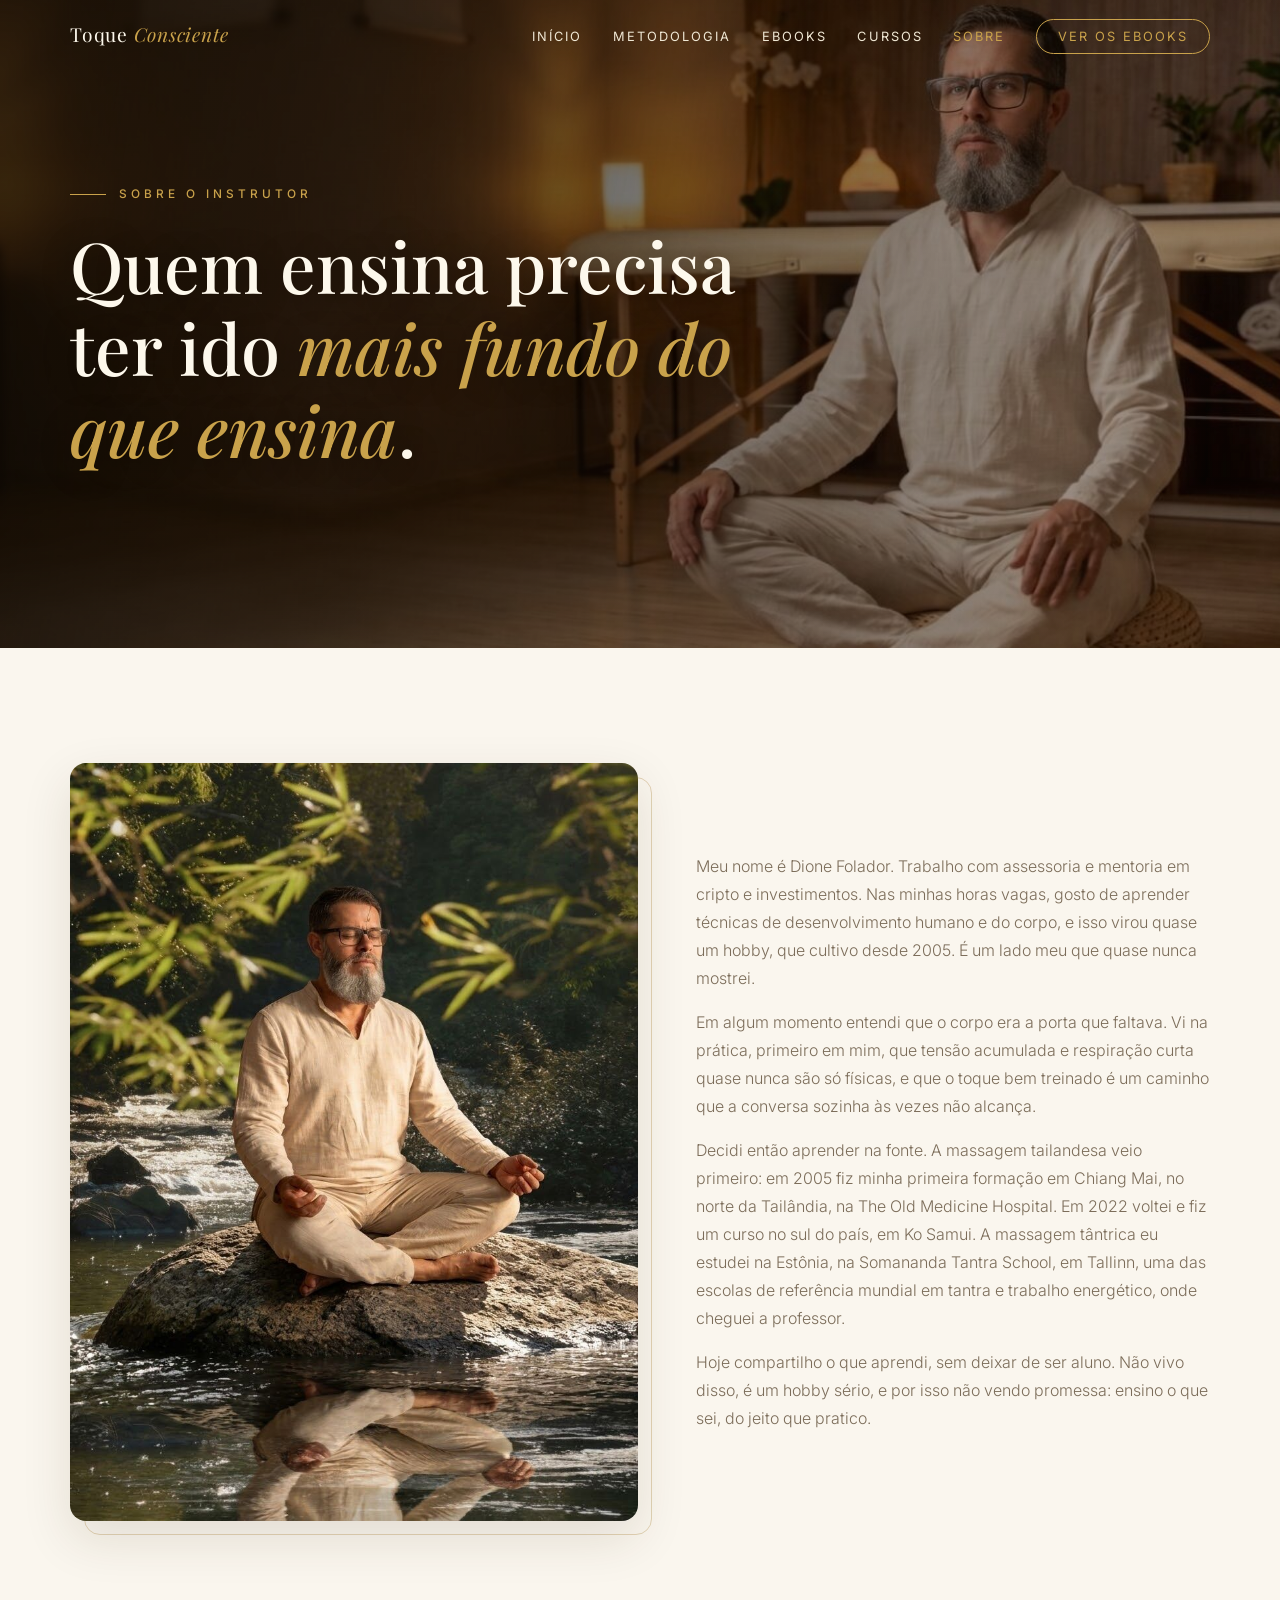
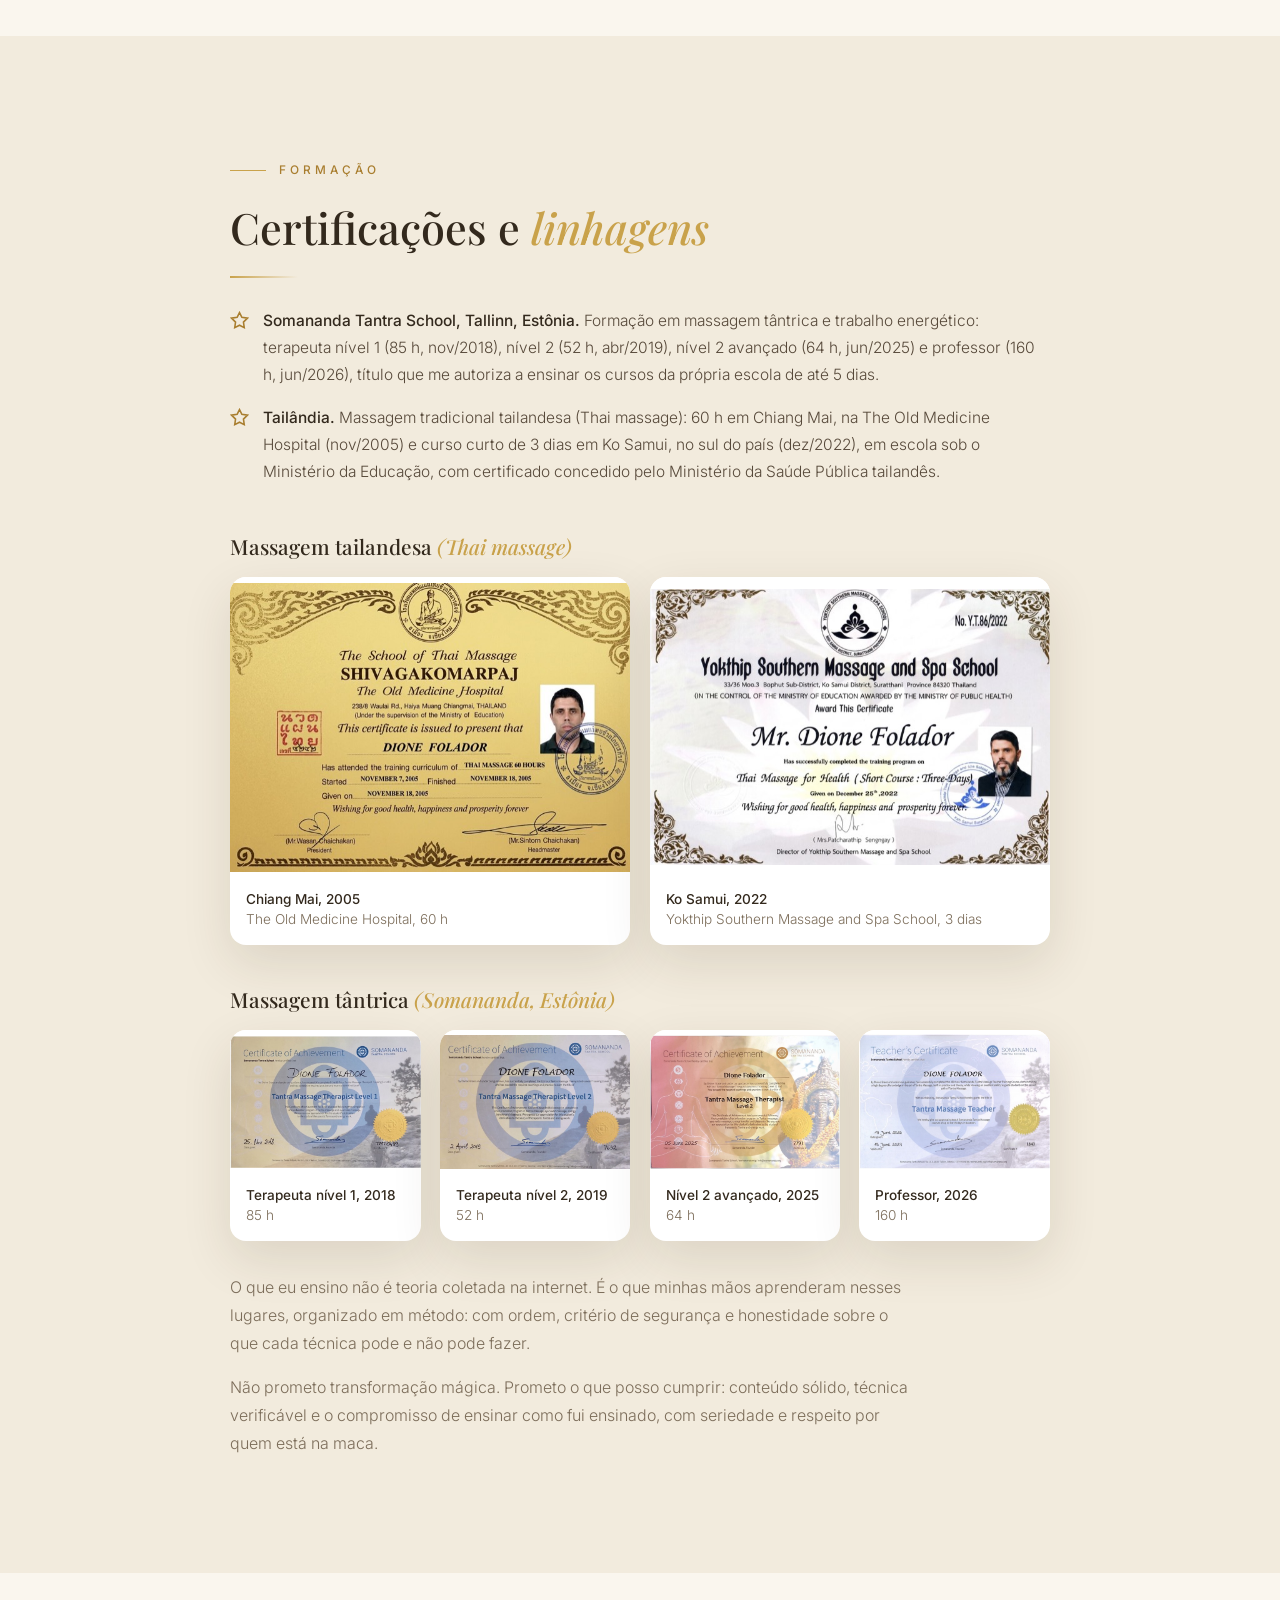
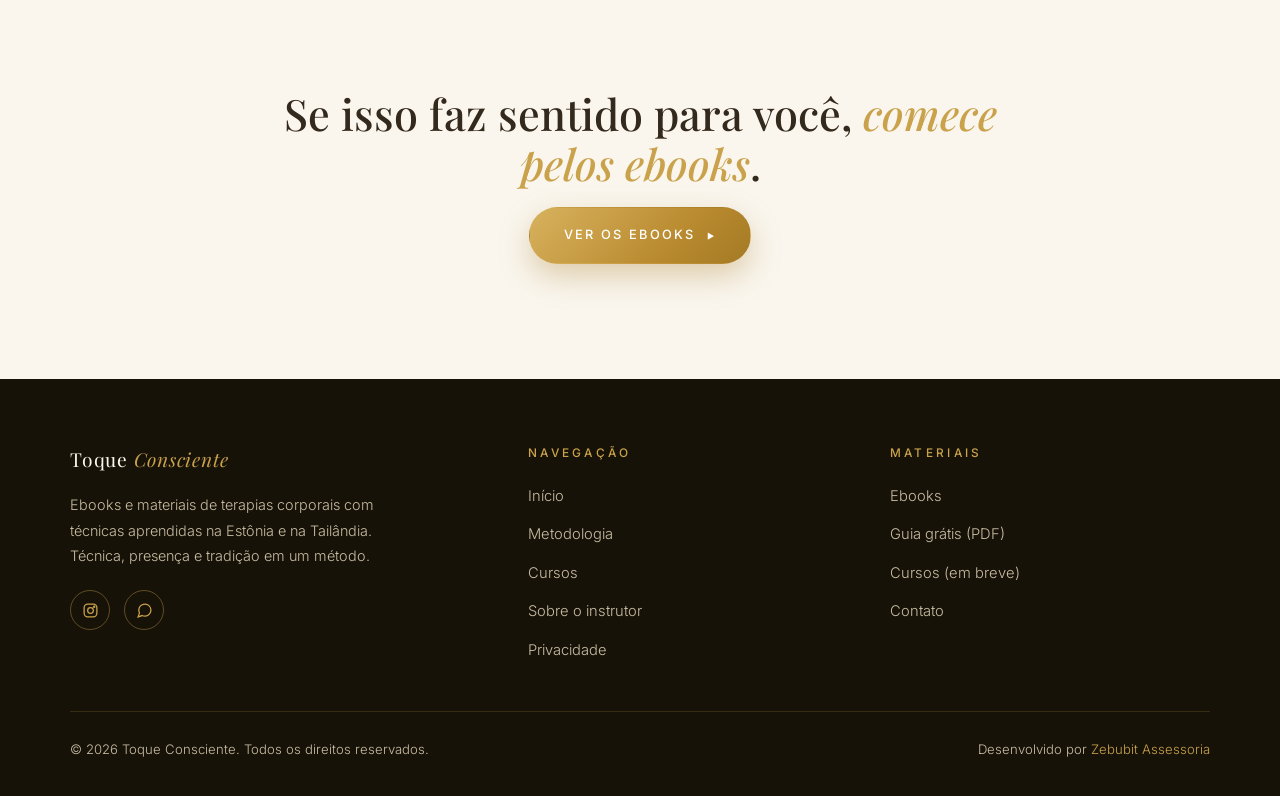
==== commit 4fa9c237: "Certificados só para exibição, sem abrir em tamanho grande Co-Authored-By: Claude Fable 5.2 <noreply" ====
--- a/sobre.html
+++ b/sobre.html
@@ -68,15 +68,15 @@
       </ul>
       <h3 style="margin-top:3rem;">Massagem tailandesa <em>(Thai massage)</em></h3>
       <div class="cert-grid">
-        <a class="cert reveal" href="img/certificados/tailandia-2005-chiang-mai.jpg" target="_blank" rel="noopener"><img src="img/certificados/tailandia-2005-chiang-mai.jpg" alt="Certificado: Chiang Mai, 2005, The Old Medicine Hospital, 60 h" loading="lazy"><span><strong>Chiang Mai, 2005</strong>The Old Medicine Hospital, 60 h</span></a>
-        <a class="cert reveal d2" href="img/certificados/tailandia-2022-ko-samui.jpg" target="_blank" rel="noopener"><img src="img/certificados/tailandia-2022-ko-samui.jpg" alt="Certificado: Ko Samui, 2022, Yokthip Southern Massage and Spa School, 3 dias" loading="lazy"><span><strong>Ko Samui, 2022</strong>Yokthip Southern Massage and Spa School, 3 dias</span></a>
+        <div class="cert reveal"><img src="img/certificados/tailandia-2005-chiang-mai.jpg" alt="Certificado: Chiang Mai, 2005, The Old Medicine Hospital, 60 h" loading="lazy"><span><strong>Chiang Mai, 2005</strong>The Old Medicine Hospital, 60 h</span></div>
+        <div class="cert reveal d2"><img src="img/certificados/tailandia-2022-ko-samui.jpg" alt="Certificado: Ko Samui, 2022, Yokthip Southern Massage and Spa School, 3 dias" loading="lazy"><span><strong>Ko Samui, 2022</strong>Yokthip Southern Massage and Spa School, 3 dias</span></div>
       </div>
       <h3 style="margin-top:2.6rem;">Massagem tântrica <em>(Somananda, Estônia)</em></h3>
       <div class="cert-grid">
-        <a class="cert reveal" href="img/certificados/somananda-2018-nivel-1.jpg" target="_blank" rel="noopener"><img src="img/certificados/somananda-2018-nivel-1.jpg" alt="Certificado: Terapeuta nível 1, 2018, 85 h" loading="lazy"><span><strong>Terapeuta nível 1, 2018</strong>85 h</span></a>
-        <a class="cert reveal d1" href="img/certificados/somananda-2019-nivel-2.jpg" target="_blank" rel="noopener"><img src="img/certificados/somananda-2019-nivel-2.jpg" alt="Certificado: Terapeuta nível 2, 2019, 52 h" loading="lazy"><span><strong>Terapeuta nível 2, 2019</strong>52 h</span></a>
-        <a class="cert reveal d2" href="img/certificados/somananda-2025-nivel-2-avancado.jpg" target="_blank" rel="noopener"><img src="img/certificados/somananda-2025-nivel-2-avancado.jpg" alt="Certificado: Nível 2 avançado, 2025, 64 h" loading="lazy"><span><strong>Nível 2 avançado, 2025</strong>64 h</span></a>
-        <a class="cert reveal" href="img/certificados/somananda-2026-professor.jpg" target="_blank" rel="noopener"><img src="img/certificados/somananda-2026-professor.jpg" alt="Certificado: Professor, 2026, 160 h" loading="lazy"><span><strong>Professor, 2026</strong>160 h</span></a>
+        <div class="cert reveal"><img src="img/certificados/somananda-2018-nivel-1.jpg" alt="Certificado: Terapeuta nível 1, 2018, 85 h" loading="lazy"><span><strong>Terapeuta nível 1, 2018</strong>85 h</span></div>
+        <div class="cert reveal d1"><img src="img/certificados/somananda-2019-nivel-2.jpg" alt="Certificado: Terapeuta nível 2, 2019, 52 h" loading="lazy"><span><strong>Terapeuta nível 2, 2019</strong>52 h</span></div>
+        <div class="cert reveal d2"><img src="img/certificados/somananda-2025-nivel-2-avancado.jpg" alt="Certificado: Nível 2 avançado, 2025, 64 h" loading="lazy"><span><strong>Nível 2 avançado, 2025</strong>64 h</span></div>
+        <div class="cert reveal"><img src="img/certificados/somananda-2026-professor.jpg" alt="Certificado: Professor, 2026, 160 h" loading="lazy"><span><strong>Professor, 2026</strong>160 h</span></div>
       </div>
       <p style="color: var(--muted); margin-top: 2rem;">O que eu ensino não é teoria coletada na internet. É o que minhas mãos aprenderam nesses lugares, organizado em método: com ordem, critério de segurança e honestidade sobre o que cada técnica pode e não pode fazer.</p>
       <p style="color: var(--muted); margin-top: 1rem;">Não prometo transformação mágica. Prometo o que posso cumprir: conteúdo sólido, técnica verificável e o compromisso de ensinar como fui ensinado, com seriedade e respeito por quem está na maca.</p>
